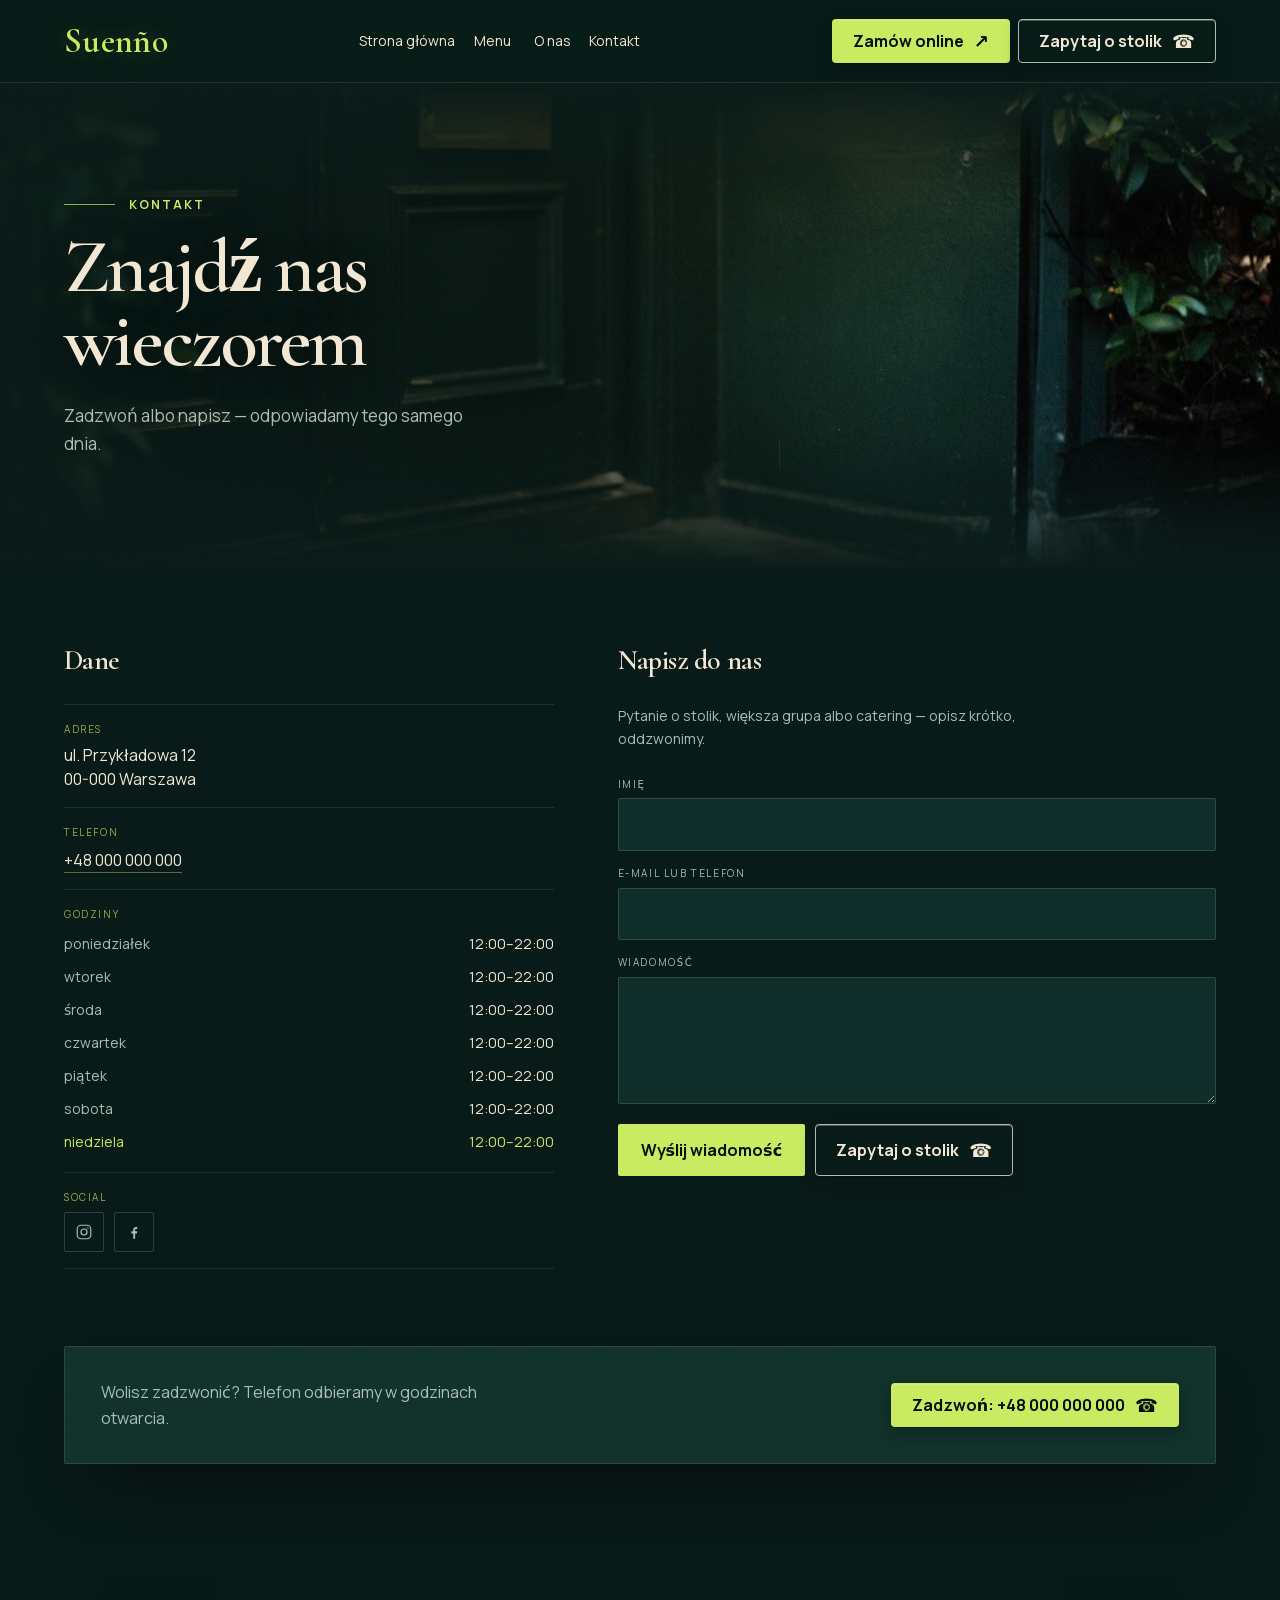
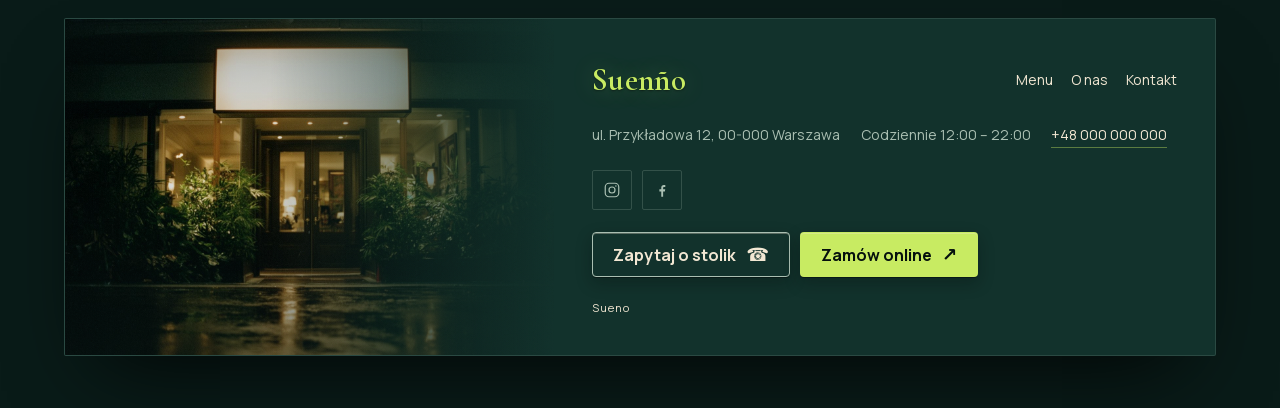
==== kontakt/index.html @ b8977a7b "Deploy Sueno site" ====
<!DOCTYPE html><html lang="pl"> <head><meta charset="UTF-8"><link rel="icon" href="data:,"><meta name="viewport" content="width=device-width, initial-scale=1"><title>Kontakt — Sueno</title><meta name="description" content="Sueno: ul. Przykładowa 12, 00-000 Warszawa. Telefon: +48 000 000 000."><link rel="canonical" href="https://www.suenokielczow.pl/kontakt"><meta property="og:type" content="website"><meta property="og:title" content="Kontakt — Sueno"><meta property="og:description" content="Sueno: ul. Przykładowa 12, 00-000 Warszawa. Telefon: +48 000 000 000."><meta property="og:url" content="https://www.suenokielczow.pl/kontakt"><meta property="og:locale" content="pl_PL"><meta name="twitter:card" content="summary"><meta name="twitter:title" content="Kontakt — Sueno"><meta name="twitter:description" content="Sueno: ul. Przykładowa 12, 00-000 Warszawa. Telefon: +48 000 000 000."><link rel="preload" href="/fonts/cormorant-garamond-600-latin.woff2" as="font" type="font/woff2" crossorigin><link rel="preload" href="/fonts/manrope-400-latin.woff2" as="font" type="font/woff2" crossorigin><style>[data-motion=section-rise],[data-motion=gallery-grid]>*{opacity:1;transform:none}@media(prefers-reduced-motion:reduce){[data-motion],[data-motion] *{opacity:1!important;transform:none!important}}
</style>
<link rel="stylesheet" href="/_astro/kontakt.FURJ8rzl.css">
<link rel="stylesheet" href="/_astro/index.DmydvalX.css">
<style>.button[data-astro-cid-6ygtcg62]{min-height:var(--tap-min);min-width:var(--tap-min);padding:var(--btn-pad-md);border:1px solid transparent;border-radius:var(--radius-sm);display:inline-flex;align-items:center;justify-content:center;gap:10px;text-decoration:none;font-weight:700;line-height:1.25;box-shadow:var(--btn-shadow-1),var(--btn-inner-highlight);transition:transform .16s ease,box-shadow .16s ease,background-color .16s ease,color .16s ease;transform:translateY(0)}.button--md[data-astro-cid-6ygtcg62]{padding:var(--btn-pad-md)}.button--lg[data-astro-cid-6ygtcg62]{padding:var(--btn-pad-lg)}.button--primary[data-astro-cid-6ygtcg62]{background:var(--c-lime);color:var(--text-on-accent,var(--c-ink))}.button--secondary[data-astro-cid-6ygtcg62]{background:transparent;border-color:var(--c-sage);color:var(--text-primary)}.button--ghost[data-astro-cid-6ygtcg62]{background:transparent;color:var(--text-accent);box-shadow:none}.button__label[data-astro-cid-6ygtcg62],.button__icon[data-astro-cid-6ygtcg62]{display:inline-flex;align-items:center;line-height:1}.button__icon[data-astro-cid-6ygtcg62]{font-size:1.15em}.button[data-astro-cid-6ygtcg62]:active{transform:translateY(var(--btn-press-offset,1px));box-shadow:var(--btn-shadow-pressed)}.button[data-astro-cid-6ygtcg62]:focus-visible{outline:2px solid var(--focus-ring);outline-offset:3px}@media(hover:hover){.button[data-astro-cid-6ygtcg62]:hover{transform:translateY(var(--btn-lift-hover,-1px));box-shadow:var(--btn-shadow-2)}.button--ghost[data-astro-cid-6ygtcg62]:hover{box-shadow:var(--btn-shadow-1)}}@media(prefers-reduced-motion:reduce){.button[data-astro-cid-6ygtcg62]{transition:none}.button[data-astro-cid-6ygtcg62]:hover,.button[data-astro-cid-6ygtcg62]:active{transform:none}}
</style></head> <body> <a class="skip-link" href="#main-content">Przejdź do treści</a> <header class="site-header" data-astro-cid-r7uuxm25> <div class="header-inner" data-astro-cid-r7uuxm25> <a class="logo logo--header" href="/" aria-label="Sueno — strona główna"> <span class="logo__word" aria-hidden="true">Suen&#241;o</span> </a>  <nav class="desktop-nav" aria-label="Nawigacja główna" data-astro-cid-r7uuxm25><a href="/" data-astro-cid-r7uuxm25>Strona główna</a><a href="/menu" data-astro-cid-r7uuxm25>Menu</a><a href="/o-nas" data-astro-cid-r7uuxm25>O nas</a><a href="/kontakt" data-astro-cid-r7uuxm25>Kontakt</a></nav> <div class="header-actions" data-astro-cid-r7uuxm25><a class="button button--primary button--md" href="https://example.com/zamowienie" target="_blank" rel="noopener noreferrer" data-astro-cid-6ygtcg62><span class="button__label" data-astro-cid-6ygtcg62>Zamów online</span><span class="button__icon" aria-hidden="true" data-astro-cid-6ygtcg62>↗</span></a> <a class="button button--secondary button--md" href="tel:+48000000000" data-astro-cid-6ygtcg62><span class="button__label" data-astro-cid-6ygtcg62>Zapytaj o stolik</span><span class="button__icon" aria-hidden="true" data-astro-cid-6ygtcg62>☎</span></a> </div> <div class="mobile-only" data-astro-cid-rhwoumtj> <div class="mobile-actions" data-astro-cid-rhwoumtj><a class="button button--primary button--md" href="https://example.com/zamowienie" target="_blank" rel="noopener noreferrer" data-astro-cid-6ygtcg62><span class="button__label" data-astro-cid-6ygtcg62>Zamów online</span></a> <button class="drawer-trigger" type="button" aria-label="Otwórz menu" aria-expanded="false" aria-controls="mobile-drawer" data-astro-cid-rhwoumtj>☰</button></div> <dialog id="mobile-drawer" class="drawer" aria-label="Menu główne" data-astro-cid-rhwoumtj> <div class="drawer-head" data-astro-cid-rhwoumtj><span class="drawer-wordmark" data-astro-cid-rhwoumtj>Sueno</span><button class="drawer-close" type="button" aria-label="Zamknij menu" data-astro-cid-rhwoumtj>×</button></div> <nav aria-label="Menu mobilne" data-astro-cid-rhwoumtj><a href="/" data-astro-cid-rhwoumtj>Strona główna</a><a href="/menu" data-astro-cid-rhwoumtj>Menu</a><a href="/o-nas" data-astro-cid-rhwoumtj>O nas</a><a href="/kontakt" data-astro-cid-rhwoumtj>Kontakt</a></nav> <div class="drawer-actions" data-astro-cid-rhwoumtj><a class="button button--primary button--md" href="https://example.com/zamowienie" target="_blank" rel="noopener noreferrer" data-astro-cid-6ygtcg62><span class="button__label" data-astro-cid-6ygtcg62>Zamów online</span></a> <a class="button button--secondary button--md" href="tel:+48000000000" data-astro-cid-6ygtcg62><span class="button__label" data-astro-cid-6ygtcg62>Zapytaj o stolik</span></a> </div> </dialog> </div> <script type="module">const r=document.querySelector(".drawer-trigger"),e=document.querySelector("#mobile-drawer"),i=document.querySelector(".drawer-close");if(r&&e&&i){const c=()=>[...e.querySelectorAll("a[href],button:not([disabled])")];r.addEventListener("click",()=>{e.showModal(),r.setAttribute("aria-expanded","true"),c()[0]?.focus()}),i.addEventListener("click",()=>e.close()),e.addEventListener("close",()=>{r.setAttribute("aria-expanded","false"),r.focus()}),e.addEventListener("click",t=>{t.target.closest("a[href]")&&e.close()}),e.addEventListener("keydown",t=>{if(t.key!=="Tab")return;const s=c(),o=s[0],a=s.at(-1);t.shiftKey&&document.activeElement===o?(t.preventDefault(),a?.focus()):!t.shiftKey&&document.activeElement===a&&(t.preventDefault(),o?.focus())})}</script>  </div> </header>  <main id="main-content"> <header class="contact-hero" data-astro-cid-d7zyz6zb> <div class="contact-hero__media" aria-hidden="true" data-astro-cid-d7zyz6zb> <img src="/scene/contact-door.jpg" alt="" width="1536" height="1024" loading="eager" decoding="async" data-astro-cid-d7zyz6zb> <span class="contact-hero__scrim" data-astro-cid-d7zyz6zb></span> <span class="contact-hero__grain" data-astro-cid-d7zyz6zb></span> </div> <div class="contact-hero__copy" data-astro-cid-d7zyz6zb> <p class="contact-eyebrow" data-astro-cid-d7zyz6zb><span class="contact-rule" data-astro-cid-d7zyz6zb></span>Kontakt</p> <h1 data-astro-cid-d7zyz6zb>Znajdź nas<br data-astro-cid-d7zyz6zb>wieczorem</h1> <p class="contact-hero__lead" data-astro-cid-d7zyz6zb>Zadzwoń albo napisz — odpowiadamy tego samego dnia.</p> </div> </header> <div class="contact-body" data-astro-cid-d7zyz6zb> <section class="contact-facts" aria-labelledby="facts-title" data-astro-cid-d7zyz6zb> <h2 id="facts-title" class="contact-h2" data-astro-cid-d7zyz6zb>Dane</h2> <div class="fact" data-astro-cid-d7zyz6zb> <p class="fact__label" data-astro-cid-d7zyz6zb>Adres</p> <address class="fact__value" data-astro-cid-d7zyz6zb> ul. Przykładowa 12<br data-astro-cid-d7zyz6zb>00-000 Warszawa </address> </div> <div class="fact" data-astro-cid-d7zyz6zb> <p class="fact__label" data-astro-cid-d7zyz6zb>Telefon</p> <a class="fact__value fact__link" href="tel:+48000000000" data-astro-cid-d7zyz6zb>+48 000 000 000</a> </div> <div class="fact" data-astro-cid-d7zyz6zb> <p class="fact__label" data-astro-cid-d7zyz6zb>Godziny</p> <ul class="hours" data-hours data-astro-cid-d7zyz6zb> <li data-day="poniedziałek" data-astro-cid-d7zyz6zb>poniedziałek<span data-astro-cid-d7zyz6zb>12:00–22:00</span></li><li data-day="wtorek" data-astro-cid-d7zyz6zb>wtorek<span data-astro-cid-d7zyz6zb>12:00–22:00</span></li><li data-day="środa" data-astro-cid-d7zyz6zb>środa<span data-astro-cid-d7zyz6zb>12:00–22:00</span></li><li data-day="czwartek" data-astro-cid-d7zyz6zb>czwartek<span data-astro-cid-d7zyz6zb>12:00–22:00</span></li><li data-day="piątek" data-astro-cid-d7zyz6zb>piątek<span data-astro-cid-d7zyz6zb>12:00–22:00</span></li><li data-day="sobota" data-astro-cid-d7zyz6zb>sobota<span data-astro-cid-d7zyz6zb>12:00–22:00</span></li><li data-day="niedziela" data-astro-cid-d7zyz6zb>niedziela<span data-astro-cid-d7zyz6zb>12:00–22:00</span></li> </ul> </div> <div class="fact" data-astro-cid-d7zyz6zb> <p class="fact__label" data-astro-cid-d7zyz6zb>Social</p> <div class="contact-social" data-astro-cid-d7zyz6zb> <a href="https://instagram.com" target="_blank" rel="noopener noreferrer" class="contact-social__link" aria-label="Instagram" data-astro-cid-d7zyz6zb> <svg viewBox="0 0 24 24" width="18" height="18" fill="none" stroke="currentColor" stroke-width="1.6" aria-hidden="true" data-astro-cid-d7zyz6zb> <rect x="3" y="3" width="18" height="18" rx="5" data-astro-cid-d7zyz6zb></rect><circle cx="12" cy="12" r="4" data-astro-cid-d7zyz6zb></circle><circle cx="17.2" cy="6.8" r="1" fill="currentColor" stroke="none" data-astro-cid-d7zyz6zb></circle> </svg> </a><a href="https://facebook.com" target="_blank" rel="noopener noreferrer" class="contact-social__link" aria-label="Facebook" data-astro-cid-d7zyz6zb> <svg viewBox="0 0 24 24" width="18" height="18" fill="currentColor" aria-hidden="true" data-astro-cid-d7zyz6zb> <path d="M13.5 21v-7h2.4l.4-2.9h-2.8V9.3c0-.8.2-1.4 1.5-1.4h1.4V5.3c-.3 0-1.1-.1-2-.1-2 0-3.4 1.2-3.4 3.5v2.4H8.5V14h2.5v7h2.5Z" data-astro-cid-d7zyz6zb></path> </svg> </a> </div> </div> </section> <section class="contact-form-wrap" aria-labelledby="form-title" data-astro-cid-d7zyz6zb> <h2 id="form-title" class="contact-h2" data-astro-cid-d7zyz6zb>Napisz do nas</h2> <p class="contact-form__note" data-astro-cid-d7zyz6zb>Pytanie o stolik, większa grupa albo catering — opisz krótko, oddzwonimy.</p> <form class="contact-form" data-contact-form novalidate data-astro-cid-d7zyz6zb> <label class="field" data-astro-cid-d7zyz6zb> <span class="field__label" data-astro-cid-d7zyz6zb>Imię</span> <input type="text" name="name" autocomplete="name" required data-astro-cid-d7zyz6zb> </label> <label class="field" data-astro-cid-d7zyz6zb> <span class="field__label" data-astro-cid-d7zyz6zb>E-mail lub telefon</span> <input type="text" name="contact" autocomplete="email" required data-astro-cid-d7zyz6zb> </label> <label class="field" data-astro-cid-d7zyz6zb> <span class="field__label" data-astro-cid-d7zyz6zb>Wiadomość</span> <textarea name="message" rows="4" required data-astro-cid-d7zyz6zb></textarea> </label> <div class="contact-form__actions" data-astro-cid-d7zyz6zb> <button class="submit" type="submit" data-astro-cid-d7zyz6zb>Wyślij wiadomość</button> <a class="button button--secondary button--md" href="tel:+48000000000" data-astro-cid-6ygtcg62><span class="button__label" data-astro-cid-6ygtcg62>Zapytaj o stolik</span><span class="button__icon" aria-hidden="true" data-astro-cid-6ygtcg62>☎</span></a>  </div> <p class="contact-form__status" data-form-status role="status" aria-live="polite" data-astro-cid-d7zyz6zb></p> </form> </section> </div> <div class="contact-band" data-astro-cid-d7zyz6zb> <p class="contact-band__text" data-astro-cid-d7zyz6zb>Wolisz zadzwonić? Telefon odbieramy w godzinach otwarcia.</p> <a class="button button--primary button--md" href="tel:+48000000000" data-astro-cid-6ygtcg62><span class="button__label" data-astro-cid-6ygtcg62>Zadzwoń: +48 000 000 000</span><span class="button__icon" aria-hidden="true" data-astro-cid-6ygtcg62>☎</span></a>  </div> <script type="application/ld+json">{"@context":"https://schema.org","@type":"Restaurant","name":"Sueno","address":{"@type":"PostalAddress","streetAddress":"ul. Przykładowa 12","postalCode":"00-000","addressLocality":"Warszawa"},"telephone":"+48 000 000 000","openingHours":["poniedziałek 12:00-22:00","wtorek 12:00-22:00","środa 12:00-22:00","czwartek 12:00-22:00","piątek 12:00-22:00","sobota 12:00-22:00","niedziela 12:00-22:00"]}</script> </main> <footer class="site-footer" data-astro-cid-pnrjdgm4> <div class="footer-card" data-astro-cid-pnrjdgm4> <figure class="footer-card__media" data-astro-cid-pnrjdgm4> <img src="/scene/footer-sign.jpg" alt="Wejście do restauracji Sueno wieczorem" width="1536" height="1024" loading="lazy" decoding="async" data-astro-cid-pnrjdgm4> <span class="footer-card__scrim" aria-hidden="true" data-astro-cid-pnrjdgm4></span> <span class="footer-card__grain" aria-hidden="true" data-astro-cid-pnrjdgm4></span> </figure> <div class="footer-card__body" data-astro-cid-pnrjdgm4> <div class="footer-card__top" data-astro-cid-pnrjdgm4> <a class="logo logo--footer" href="/" aria-label="Sueno — strona główna"> <span class="logo__word" aria-hidden="true">Suen&#241;o</span> </a>  <nav aria-label="Nawigacja stopki" data-astro-cid-pnrjdgm4> <a href="/menu" data-astro-cid-pnrjdgm4>Menu</a><a href="/o-nas" data-astro-cid-pnrjdgm4>O nas</a><a href="/kontakt" data-astro-cid-pnrjdgm4>Kontakt</a> </nav> </div> <div class="footer-card__facts" data-astro-cid-pnrjdgm4> <p data-astro-cid-pnrjdgm4>ul. Przykładowa 12, 00-000 Warszawa</p> <p class="footer-hours" data-astro-cid-pnrjdgm4>Codziennie 12:00 – 22:00</p> <a class="footer-phone" href="tel:+48000000000" data-astro-cid-pnrjdgm4>+48 000 000 000</a> </div> <div class="footer-social" aria-label="Profile społecznościowe" data-astro-cid-pnrjdgm4> <a href="https://instagram.com" class="footer-social__link" aria-label="Instagram" target="_blank" rel="noopener noreferrer" data-astro-cid-pnrjdgm4> <svg viewBox="0 0 24 24" width="18" height="18" fill="none" stroke="currentColor" stroke-width="1.6" aria-hidden="true" data-astro-cid-pnrjdgm4> <rect x="3" y="3" width="18" height="18" rx="5" data-astro-cid-pnrjdgm4></rect><circle cx="12" cy="12" r="4" data-astro-cid-pnrjdgm4></circle><circle cx="17.2" cy="6.8" r="1" fill="currentColor" stroke="none" data-astro-cid-pnrjdgm4></circle> </svg> </a><a href="https://facebook.com" class="footer-social__link" aria-label="Facebook" target="_blank" rel="noopener noreferrer" data-astro-cid-pnrjdgm4> <svg viewBox="0 0 24 24" width="18" height="18" fill="currentColor" aria-hidden="true" data-astro-cid-pnrjdgm4> <path d="M13.5 21v-7h2.4l.4-2.9h-2.8V9.3c0-.8.2-1.4 1.5-1.4h1.4V5.3c-.3 0-1.1-.1-2-.1-2 0-3.4 1.2-3.4 3.5v2.4H8.5V14h2.5v7h2.5Z" data-astro-cid-pnrjdgm4></path> </svg> </a> </div> <div class="footer-card__actions" data-astro-cid-pnrjdgm4> <a class="button button--secondary button--md" href="tel:+48000000000" data-astro-cid-6ygtcg62><span class="button__label" data-astro-cid-6ygtcg62>Zapytaj o stolik</span><span class="button__icon" aria-hidden="true" data-astro-cid-6ygtcg62>☎</span></a>  <a class="button button--primary button--md" href="https://example.com/zamowienie" target="_blank" rel="noopener noreferrer" data-astro-cid-6ygtcg62><span class="button__label" data-astro-cid-6ygtcg62>Zamów online</span><span class="button__icon" aria-hidden="true" data-astro-cid-6ygtcg62>↗</span></a>  </div> <small class="footer-card__copy" data-astro-cid-pnrjdgm4>Sueno</small> </div> </div> </footer>  <script type="module" src="/_astro/BaseLayout.astro_astro_type_script_index_0_lang.Bqx5fkmC.js"></script> </body> </html> <script type="module">const s=["niedziela","poniedziałek","wtorek","środa","czwartek","piątek","sobota"],d=s[new Date().getDay()];document.querySelectorAll("[data-hours] li").forEach(t=>{t.dataset.day===d&&t.setAttribute("data-today","")});const a=document.querySelector("[data-contact-form]"),o=document.querySelector("[data-form-status]");a?.addEventListener("submit",t=>{t.preventDefault();const n=new FormData(a),e=["name","contact","message"].every(r=>String(n.get(r)??"").trim().length>1);o&&(o.textContent=e?"Dziękujemy. To wersja demonstracyjna — wiadomość nie została wysłana.":"Uzupełnij wszystkie pola, proszę.",o.dataset.state=e?"ok":"error",e&&a.reset())});</script>
---- _astro/kontakt.FURJ8rzl.css ----
.contact-eyebrow[data-astro-cid-d7zyz6zb]{display:flex;align-items:center;gap:14px;margin:0 0 var(--space-2);font-size:var(--text-micro);font-weight:700;letter-spacing:.16em;text-transform:uppercase;color:var(--text-accent)}.contact-rule[data-astro-cid-d7zyz6zb]{display:block;width:clamp(28px,4vw,56px);height:1px;background:currentColor;opacity:.7}.contact-hero[data-astro-cid-d7zyz6zb]{position:relative;isolation:isolate;overflow:hidden;display:flex;align-items:center;min-height:clamp(340px,38vw,500px)}.contact-hero__media[data-astro-cid-d7zyz6zb]{position:absolute;inset:0;z-index:0}.contact-hero__media[data-astro-cid-d7zyz6zb] img[data-astro-cid-d7zyz6zb]{display:block;width:100%;height:100%;object-fit:cover;object-position:center 55%}.contact-hero__scrim[data-astro-cid-d7zyz6zb]{position:absolute;inset:0;pointer-events:none;background:linear-gradient(180deg,var(--surface-0) 0%,transparent 26%,transparent 72%,var(--surface-0) 100%),linear-gradient(90deg,color-mix(in oklab,var(--surface-0) 94%,transparent) 0%,color-mix(in oklab,var(--surface-0) 62%,transparent) 44%,transparent 80%)}.contact-hero__grain[data-astro-cid-d7zyz6zb]{position:absolute;inset:0;pointer-events:none;opacity:.09;mix-blend-mode:overlay;background-image:url("data:image/svg+xml,%3Csvg xmlns='http://www.w3.org/2000/svg' width='160' height='160'%3E%3Cfilter id='n'%3E%3CfeTurbulence type='fractalNoise' baseFrequency='.85' numOctaves='3' stitchTiles='stitch'/%3E%3C/filter%3E%3Crect width='160' height='160' filter='url(%23n)' opacity='.45'/%3E%3C/svg%3E")}.contact-hero__copy[data-astro-cid-d7zyz6zb]{position:relative;z-index:2;width:min(var(--container-max),calc(100% - var(--gutter) - var(--gutter)));margin-inline:auto;padding-block:clamp(48px,6vw,88px)}.contact-hero[data-astro-cid-d7zyz6zb] h1[data-astro-cid-d7zyz6zb]{font-family:var(--font-display);font-weight:600;font-size:clamp(40px,6vw,84px);line-height:.96;letter-spacing:-.035em;margin:0 0 var(--space-3);color:var(--c-ivory);text-shadow:0 2px 30px rgba(4,12,9,.6)}.contact-hero__lead[data-astro-cid-d7zyz6zb]{margin:0;max-width:42ch;color:var(--text-secondary);font-size:var(--text-lead)}.contact-body[data-astro-cid-d7zyz6zb]{width:min(var(--container-max),calc(100% - var(--gutter) - var(--gutter)));margin-inline:auto;display:grid;grid-template-columns:minmax(0,.9fr) minmax(0,1.1fr);gap:clamp(28px,5vw,80px);padding-block:clamp(40px,6vw,88px);align-items:start}.contact-h2[data-astro-cid-d7zyz6zb]{font-family:var(--font-display);font-weight:600;font-size:clamp(22px,2.2vw,30px);letter-spacing:-.02em;margin:0 0 clamp(18px,2.4vw,28px);color:var(--c-ivory)}.fact[data-astro-cid-d7zyz6zb]{padding:16px 0;border-top:1px solid rgba(170,191,178,.14)}.fact[data-astro-cid-d7zyz6zb]:last-child{border-bottom:1px solid rgba(170,191,178,.14)}.fact__label[data-astro-cid-d7zyz6zb]{margin:0 0 6px;font-size:10px;letter-spacing:.16em;text-transform:uppercase;color:color-mix(in oklab,var(--c-lime) 72%,transparent)}.fact__value[data-astro-cid-d7zyz6zb]{margin:0;color:var(--c-ivory);font-size:clamp(16px,1.2vw,19px);font-style:normal;line-height:1.5}.fact__link[data-astro-cid-d7zyz6zb]{text-decoration:none;border-bottom:1px solid rgba(200,235,98,.4);padding-bottom:1px}.fact__link[data-astro-cid-d7zyz6zb]:hover{color:var(--text-accent);border-color:var(--c-lime)}.hours[data-astro-cid-d7zyz6zb]{list-style:none;margin:0;padding:0;display:grid;gap:4px}.hours[data-astro-cid-d7zyz6zb] li[data-astro-cid-d7zyz6zb]{display:flex;justify-content:space-between;gap:16px;font-size:var(--text-small);color:var(--text-secondary);padding:3px 0}.hours[data-astro-cid-d7zyz6zb] li[data-astro-cid-d7zyz6zb] span[data-astro-cid-d7zyz6zb]{color:var(--c-ivory);font-variant-numeric:tabular-nums}.hours[data-astro-cid-d7zyz6zb] li[data-astro-cid-d7zyz6zb][data-today],.hours[data-astro-cid-d7zyz6zb] li[data-astro-cid-d7zyz6zb][data-today] span[data-astro-cid-d7zyz6zb]{color:var(--text-accent)}.contact-social[data-astro-cid-d7zyz6zb]{display:flex;gap:10px}.contact-social__link[data-astro-cid-d7zyz6zb]{width:40px;height:40px;display:inline-grid;place-items:center;border:1px solid rgba(170,191,178,.22);border-radius:2px;color:var(--text-secondary);transition:color .25s,border-color .25s,background .25s}.contact-social__link[data-astro-cid-d7zyz6zb]:hover{color:var(--c-lime);border-color:#c8eb628c;background:#c8eb620f}.contact-form-wrap[data-astro-cid-d7zyz6zb]{position:relative}.contact-form__note[data-astro-cid-d7zyz6zb]{margin:0 0 clamp(18px,2.4vw,26px);color:var(--text-secondary);font-size:var(--text-small);max-width:46ch}.contact-form[data-astro-cid-d7zyz6zb]{display:grid;gap:14px}.field[data-astro-cid-d7zyz6zb]{display:grid;gap:6px}.field__label[data-astro-cid-d7zyz6zb]{font-size:10px;letter-spacing:.16em;text-transform:uppercase;color:var(--text-secondary)}.contact-form[data-astro-cid-d7zyz6zb] input[data-astro-cid-d7zyz6zb],.contact-form[data-astro-cid-d7zyz6zb] textarea[data-astro-cid-d7zyz6zb]{width:100%;background:color-mix(in oklab,var(--surface-1) 88%,transparent);border:1px solid rgba(170,191,178,.2);border-radius:2px;padding:13px 14px;color:var(--c-ivory);font:inherit;font-size:15px;transition:border-color .2s,background .2s}.contact-form[data-astro-cid-d7zyz6zb] input[data-astro-cid-d7zyz6zb]:focus,.contact-form[data-astro-cid-d7zyz6zb] textarea[data-astro-cid-d7zyz6zb]:focus{outline:none;border-color:#c8eb6299;background:color-mix(in oklab,var(--surface-1) 96%,transparent)}.contact-form[data-astro-cid-d7zyz6zb] textarea[data-astro-cid-d7zyz6zb]{resize:vertical;min-height:110px}.contact-form__actions[data-astro-cid-d7zyz6zb]{display:flex;flex-wrap:wrap;gap:10px;margin-top:6px}.submit[data-astro-cid-d7zyz6zb]{min-height:46px;padding:12px 22px;border:1px solid rgba(200,235,98,.55);border-radius:2px;background:var(--c-lime);color:var(--c-ink);font:inherit;font-weight:700;cursor:pointer;transition:transform .18s,filter .18s}.submit[data-astro-cid-d7zyz6zb]:hover{transform:translateY(-1px);filter:brightness(1.05)}.contact-form__status[data-astro-cid-d7zyz6zb]{margin:6px 0 0;font-size:var(--text-small);min-height:1.4em}.contact-form__status[data-astro-cid-d7zyz6zb][data-state=ok]{color:var(--c-lime)}.contact-form__status[data-astro-cid-d7zyz6zb][data-state=error]{color:var(--c-coral)}.contact-band[data-astro-cid-d7zyz6zb]{width:min(var(--container-max),calc(100% - var(--gutter) - var(--gutter)));margin:0 auto clamp(48px,7vw,96px);display:flex;flex-wrap:wrap;gap:18px;justify-content:space-between;align-items:center;padding:clamp(20px,3vw,32px) clamp(20px,3vw,36px);border:1px solid rgba(170,191,178,.16);border-radius:2px;background:radial-gradient(ellipse 90% 130% at 8% 0%,color-mix(in oklab,var(--c-canopy) 62%,transparent) 0%,transparent 66%),var(--surface-1);box-shadow:0 36px 70px -34px #000c}.contact-band__text[data-astro-cid-d7zyz6zb]{margin:0;color:var(--text-secondary);max-width:46ch}@media(max-width:860px){.contact-body[data-astro-cid-d7zyz6zb]{grid-template-columns:1fr;gap:32px}.contact-hero[data-astro-cid-d7zyz6zb]{min-height:clamp(300px,70vw,420px)}.contact-band[data-astro-cid-d7zyz6zb]{flex-direction:column;align-items:flex-start}}
---- _astro/index.DmydvalX.css ----
.mobile-only[data-astro-cid-rhwoumtj]{display:block;margin-left:auto}.mobile-actions[data-astro-cid-rhwoumtj]{display:flex;align-items:center;gap:8px}.mobile-actions[data-astro-cid-rhwoumtj] .drawer-trigger[data-astro-cid-rhwoumtj]{align-self:center}.drawer-trigger[data-astro-cid-rhwoumtj]{width:var(--tap-min);height:var(--tap-min);flex:none;border:1px solid var(--c-sage);border-radius:var(--radius-sm);background:transparent;color:var(--text-primary);font-size:22px}.drawer[data-astro-cid-rhwoumtj]{width:min(100%,420px);height:100dvh;max-height:none;margin:0 0 0 auto;border:0;padding:24px;background:var(--surface-1);color:var(--text-primary)}.drawer[data-astro-cid-rhwoumtj]::backdrop{background:#05100db8}.drawer-head[data-astro-cid-rhwoumtj]{display:flex;justify-content:space-between;align-items:center;margin-bottom:24px}.drawer-wordmark[data-astro-cid-rhwoumtj]{font:600 30px var(--font-display)}.drawer-close[data-astro-cid-rhwoumtj]{width:44px;height:44px;border:1px solid var(--border-subtle);background:transparent;color:inherit;font-size:28px}.drawer[data-astro-cid-rhwoumtj] nav[data-astro-cid-rhwoumtj]{display:grid}.drawer[data-astro-cid-rhwoumtj] nav[data-astro-cid-rhwoumtj] a[data-astro-cid-rhwoumtj]{min-height:52px;display:flex;align-items:center;border-bottom:1px solid var(--border-subtle);text-decoration:none}.drawer-actions[data-astro-cid-rhwoumtj]{display:grid;gap:12px;margin-top:24px}@media(min-width:1024px){.mobile-only[data-astro-cid-rhwoumtj]{display:none}}.logo{display:inline-flex;align-items:center;min-height:44px;text-decoration:none;flex:none}.logo__word{font-family:"SuenoScript",var(--font-display),serif;color:var(--c-lime);line-height:1.05;letter-spacing:.01em;text-shadow:0 0 24px rgba(200,235,98,.28),0 1px 2px rgba(0,0,0,.45);transition:color .3s ease,text-shadow .3s ease}.logo:hover .logo__word{color:color-mix(in oklab,var(--c-lime) 80%,#fff);text-shadow:0 0 28px rgba(200,235,98,.42),0 1px 2px rgba(0,0,0,.45)}.logo--header .logo__word{font-size:clamp(26px,3vw,34px)}.logo--footer .logo__word{font-size:clamp(26px,3vw,32px)}.logo--watermark{pointer-events:none;position:absolute;inset:auto 0 -4%;justify-content:center;overflow:hidden}.logo--watermark .logo__word{font-size:clamp(180px,32vw,420px);color:color-mix(in oklab,#D9B36A 12%,transparent);text-shadow:none;white-space:nowrap}.site-header[data-astro-cid-r7uuxm25]{position:sticky;top:0;z-index:var(--z-header);background:color-mix(in oklab,var(--surface-0) 74%,transparent);-webkit-backdrop-filter:blur(14px) saturate(1.15);backdrop-filter:blur(14px) saturate(1.15);border-bottom:1px solid rgba(170,191,178,.16)}.header-inner[data-astro-cid-r7uuxm25]{width:min(var(--container-max),calc(100% - var(--gutter) - var(--gutter)));min-height:82px;margin:auto;display:flex;align-items:center;gap:clamp(8px,1.25vw,20px)}.wordmark[data-astro-cid-r7uuxm25]{flex:none;min-height:44px;display:flex;align-items:center;font:600 32px/1 var(--font-display);letter-spacing:.04em;text-decoration:none}.desktop-nav[data-astro-cid-r7uuxm25],.header-actions[data-astro-cid-r7uuxm25]{display:none}@media(min-width:1024px){.header-inner[data-astro-cid-r7uuxm25]{gap:12px}.desktop-nav[data-astro-cid-r7uuxm25]{display:flex;gap:clamp(10px,1.2vw,18px);margin-inline:auto;white-space:nowrap}.desktop-nav[data-astro-cid-r7uuxm25] a[data-astro-cid-r7uuxm25]{min-width:44px;min-height:44px;display:grid;place-items:center;text-decoration:none;font-size:var(--text-small)}.header-actions[data-astro-cid-r7uuxm25]{display:flex;flex:none;gap:8px}}@media(max-width:1023.98px){.header-inner[data-astro-cid-r7uuxm25]{min-height:68px}.wordmark[data-astro-cid-r7uuxm25]{font-size:clamp(26px,7.5vw,32px)}}.site-footer[data-astro-cid-pnrjdgm4]{padding:clamp(32px,5vw,72px) var(--gutter) clamp(28px,4vw,56px);background:var(--surface-0)}.footer-card[data-astro-cid-pnrjdgm4]{max-width:var(--container-max);margin-inline:auto;display:grid;grid-template-columns:minmax(0,.85fr) minmax(0,1.15fr);min-height:clamp(240px,26vw,320px);border:1px solid rgba(170,191,178,.16);border-radius:2px;overflow:hidden;background:var(--surface-1);box-shadow:0 40px 80px -34px #000000d9}.footer-card__media[data-astro-cid-pnrjdgm4]{position:relative;margin:0;overflow:hidden;min-height:100%}.footer-card__media[data-astro-cid-pnrjdgm4] img[data-astro-cid-pnrjdgm4]{display:block;width:100%;height:100%;object-fit:cover;object-position:center 42%;filter:saturate(.86) brightness(.9) contrast(1.04)}.footer-card__scrim[data-astro-cid-pnrjdgm4]{position:absolute;inset:0;pointer-events:none;background:linear-gradient(90deg,transparent 42%,color-mix(in oklab,var(--surface-1) 96%,transparent) 100%),linear-gradient(180deg,rgba(9,27,24,.28) 0%,transparent 40%,rgba(9,27,24,.42) 100%)}.footer-card__grain[data-astro-cid-pnrjdgm4]{position:absolute;inset:0;pointer-events:none;opacity:.08;mix-blend-mode:overlay;background-image:url("data:image/svg+xml,%3Csvg xmlns='http://www.w3.org/2000/svg' width='160' height='160'%3E%3Cfilter id='n'%3E%3CfeTurbulence type='fractalNoise' baseFrequency='.85' numOctaves='3' stitchTiles='stitch'/%3E%3C/filter%3E%3Crect width='160' height='160' filter='url(%23n)' opacity='.45'/%3E%3C/svg%3E")}.footer-card__body[data-astro-cid-pnrjdgm4]{position:relative;z-index:2;display:flex;flex-direction:column;gap:clamp(14px,1.8vw,22px);padding:clamp(22px,3vw,40px);justify-content:center}.footer-card__top[data-astro-cid-pnrjdgm4]{display:flex;flex-wrap:wrap;align-items:center;gap:clamp(14px,2vw,28px);justify-content:space-between}.footer-card__top[data-astro-cid-pnrjdgm4] nav[data-astro-cid-pnrjdgm4]{display:flex;flex-wrap:wrap;gap:clamp(10px,1.4vw,20px)}.footer-card__top[data-astro-cid-pnrjdgm4] nav[data-astro-cid-pnrjdgm4] a[data-astro-cid-pnrjdgm4]{min-height:44px;display:inline-flex;align-items:center;text-decoration:none;font-size:var(--text-small);color:var(--text-primary)}.footer-card__top[data-astro-cid-pnrjdgm4] nav[data-astro-cid-pnrjdgm4] a[data-astro-cid-pnrjdgm4]:hover{color:var(--text-accent)}.footer-card__facts[data-astro-cid-pnrjdgm4]{display:flex;flex-wrap:wrap;gap:clamp(10px,1.6vw,22px);align-items:baseline}.footer-card__facts[data-astro-cid-pnrjdgm4] p[data-astro-cid-pnrjdgm4]{margin:0;color:var(--text-secondary);font-size:var(--text-small)}.footer-hours[data-astro-cid-pnrjdgm4]{color:var(--text-secondary)}.footer-phone[data-astro-cid-pnrjdgm4]{color:var(--c-ivory);text-decoration:none;font-size:var(--text-small);border-bottom:1px solid rgba(200,235,98,.4);padding-bottom:1px}.footer-phone[data-astro-cid-pnrjdgm4]:hover{color:var(--text-accent);border-color:var(--c-lime)}.footer-social[data-astro-cid-pnrjdgm4]{display:flex;gap:10px}.footer-social__link[data-astro-cid-pnrjdgm4]{width:40px;height:40px;display:inline-grid;place-items:center;border:1px solid rgba(170,191,178,.22);border-radius:2px;color:var(--text-secondary);text-decoration:none;transition:color .25s,border-color .25s,background .25s}.footer-social__link[data-astro-cid-pnrjdgm4]:hover{color:var(--c-lime);border-color:#c8eb628c;background:#c8eb620f}.footer-card__actions[data-astro-cid-pnrjdgm4]{display:flex;flex-wrap:wrap;gap:10px}.footer-card__copy[data-astro-cid-pnrjdgm4]{color:var(--text-muted);font-size:11px;letter-spacing:.08em}@media(max-width:860px){.footer-card[data-astro-cid-pnrjdgm4]{grid-template-columns:1fr;min-height:0}.footer-card__media[data-astro-cid-pnrjdgm4]{height:clamp(150px,34vw,220px);min-height:0}.footer-card__scrim[data-astro-cid-pnrjdgm4]{background:linear-gradient(180deg,transparent 30%,color-mix(in oklab,var(--surface-1) 96%,transparent) 100%)}.footer-card__body[data-astro-cid-pnrjdgm4]{padding:20px}}:root{--c-forest:#091B18;--c-canopy:#12322C;--c-petrol:#0F4849;--c-lime:#C8EB62;--c-coral:#E77A58;--c-ivory:#F2E7D3;--c-sage:#AABFB2;--c-ink:#05100D;--surface-0:var(--c-forest);--surface-1:var(--c-canopy);--surface-2:var(--c-petrol);--text-primary:var(--c-ivory);--text-secondary:#AABFB2;--text-accent:var(--c-lime);--text-on-accent:var(--c-ink);--border-subtle:rgba(170,191,178,.18);--focus-ring:var(--c-lime);--font-display:"Cormorant Garamond","Times New Roman",serif;--font-body:"Manrope",system-ui,sans-serif;--text-hero:clamp(2.75rem,7vw,6rem);--text-h1:clamp(2.25rem,4.5vw,3.75rem);--text-h2:clamp(1.75rem,3.2vw,2.75rem);--text-h3:clamp(1.375rem,2vw,1.75rem);--text-lead:clamp(1.0625rem,1.2vw,1.25rem);--text-body:1rem;--text-small:.875rem;--text-micro:.75rem;--leading-tight:1.05;--leading-snug:1.25;--leading-body:1.65;--measure:62ch;--space-1:8px;--space-2:16px;--space-3:24px;--space-4:32px;--space-5:40px;--space-6:48px;--space-7:56px;--space-8:64px;--space-10:80px;--space-12:96px;--space-14:112px;--space-16:128px;--section-y:clamp(64px,9vw,128px);--container-max:1280px;--container-narrow:720px;--gutter:clamp(20px,5vw,64px);--radius-sm:4px;--radius-md:10px;--radius-lg:18px;--radius-pill:999px;--ease-out:cubic-bezier(.16,1,.3,1);--ease-in-out:cubic-bezier(.65,0,.35,1);--dur-fast:.16s;--dur-base:.28s;--dur-slow:.64s;--btn-shadow-1:0 1px 0 rgba(5,16,13,.55),0 6px 16px rgba(5,16,13,.32);--btn-shadow-2:0 2px 0 rgba(5,16,13,.55),0 10px 22px rgba(5,16,13,.4);--btn-inner-highlight:inset 0 1px 0 rgba(242,231,211,.32);--btn-shadow-pressed:inset 0 2px 6px rgba(5,16,13,.55),0 1px 0 rgba(5,16,13,.4);--btn-lift-hover:-1px;--btn-press-offset:1px;--btn-pad-md:12px 20px;--btn-pad-lg:16px 28px;--z-header:100;--z-drawer:200;--z-overlay:190;--z-skip:300;--tap-min:44px}@font-face{font-family:SuenoScript;src:url(/fonts/Yellowtail.woff2) format("woff2");font-display:swap}@font-face{font-family:Manrope;src:url(/fonts/manrope-400-latin.woff2) format("woff2");font-weight:400;font-style:normal;font-display:swap}@font-face{font-family:Manrope;src:url(/fonts/manrope-500-latin.woff2) format("woff2");font-weight:500;font-style:normal;font-display:swap}@font-face{font-family:Manrope;src:url(/fonts/manrope-700-latin.woff2) format("woff2");font-weight:700;font-style:normal;font-display:swap}@font-face{font-family:Cormorant Garamond;src:url(/fonts/cormorant-garamond-600-latin.woff2) format("woff2");font-weight:600;font-style:normal;font-display:swap}*{box-sizing:border-box}html{color-scheme:dark;scroll-behavior:smooth;width:100%;max-width:100%;overflow-x:clip}body{width:100%;max-width:100%;margin:0;background:var(--surface-0);color:var(--text-primary);font:400 var(--text-body)/var(--leading-body) var(--font-body);min-width:320px;overflow-x:clip}img{max-width:100%;height:auto}a{color:inherit}button,input,textarea,select{font:inherit}h1,h2,h3{font-family:var(--font-display);font-weight:600;line-height:var(--leading-tight)}[id]{scroll-margin-top:90px}:focus-visible{outline:2px solid var(--focus-ring);outline-offset:2px}::selection{background:var(--c-lime);color:var(--c-ink)}.container{width:min(var(--container-max),calc(100% - var(--gutter) - var(--gutter)));margin-inline:auto}.skip-link{position:fixed;z-index:var(--z-skip);top:8px;left:8px;padding:12px 16px;background:var(--c-lime);color:var(--c-ink);transform:translateY(-160%)}.skip-link:focus{transform:translateY(0)}@media(prefers-reduced-motion:reduce){*{animation-duration:.01ms!important;transition-duration:.01ms!important;scroll-behavior:auto!important}}
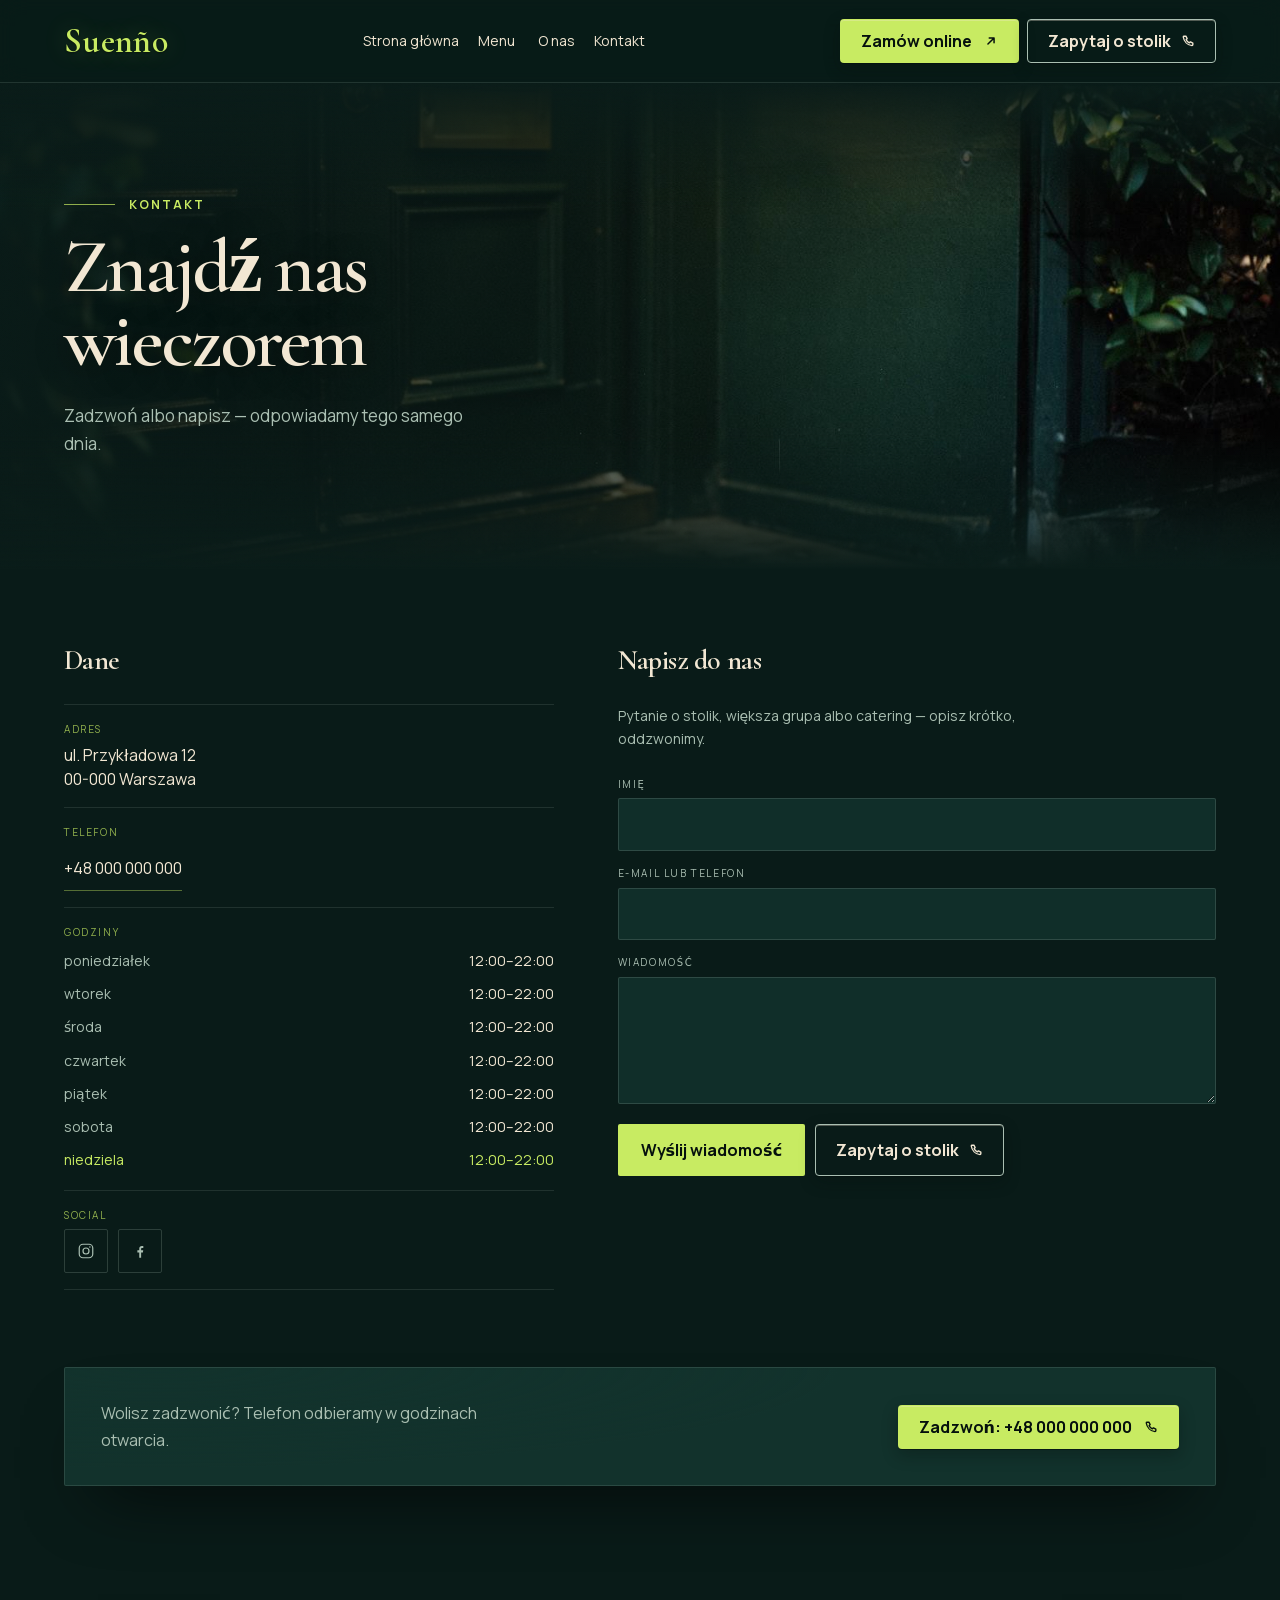
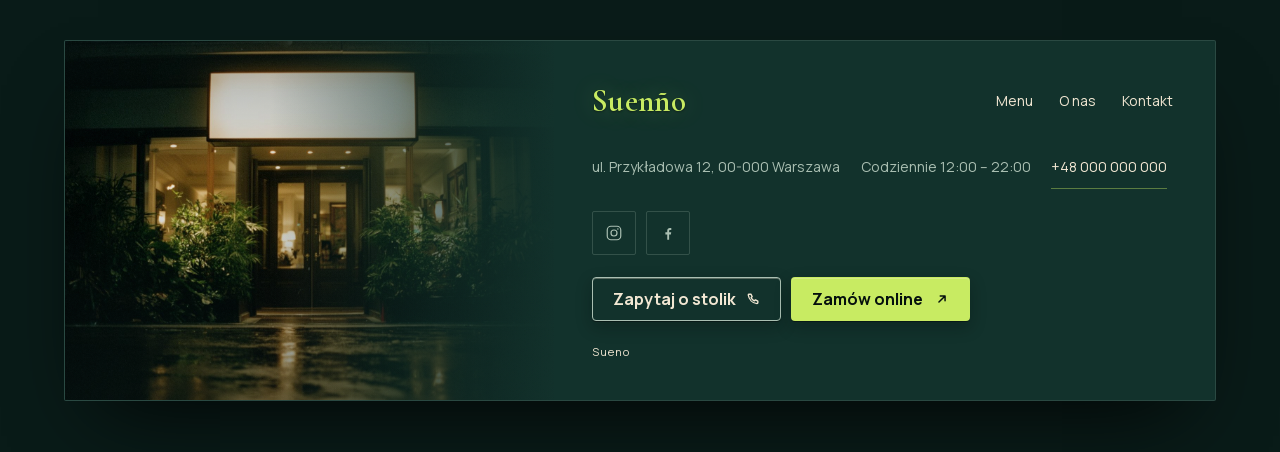
==== commit ff3ec91e: "Deploy 2026-10-27 20:35" ====
--- a/kontakt/index.html
+++ b/kontakt/index.html
@@ -1,6 +1,6 @@
 <!DOCTYPE html><html lang="pl"> <head><meta charset="UTF-8"><link rel="icon" href="data:,"><meta name="viewport" content="width=device-width, initial-scale=1"><title>Kontakt — Sueno</title><meta name="description" content="Sueno: ul. Przykładowa 12, 00-000 Warszawa. Telefon: +48 000 000 000."><link rel="canonical" href="https://www.suenokielczow.pl/kontakt"><meta property="og:type" content="website"><meta property="og:title" content="Kontakt — Sueno"><meta property="og:description" content="Sueno: ul. Przykładowa 12, 00-000 Warszawa. Telefon: +48 000 000 000."><meta property="og:url" content="https://www.suenokielczow.pl/kontakt"><meta property="og:locale" content="pl_PL"><meta name="twitter:card" content="summary"><meta name="twitter:title" content="Kontakt — Sueno"><meta name="twitter:description" content="Sueno: ul. Przykładowa 12, 00-000 Warszawa. Telefon: +48 000 000 000."><link rel="preload" href="/fonts/cormorant-garamond-600-latin.woff2" as="font" type="font/woff2" crossorigin><link rel="preload" href="/fonts/manrope-400-latin.woff2" as="font" type="font/woff2" crossorigin><style>[data-motion=section-rise],[data-motion=gallery-grid]>*{opacity:1;transform:none}@media(prefers-reduced-motion:reduce){[data-motion],[data-motion] *{opacity:1!important;transform:none!important}}
 </style>
-<link rel="stylesheet" href="/_astro/kontakt.FURJ8rzl.css">
-<link rel="stylesheet" href="/_astro/index.DmydvalX.css">
-<style>.button[data-astro-cid-6ygtcg62]{min-height:var(--tap-min);min-width:var(--tap-min);padding:var(--btn-pad-md);border:1px solid transparent;border-radius:var(--radius-sm);display:inline-flex;align-items:center;justify-content:center;gap:10px;text-decoration:none;font-weight:700;line-height:1.25;box-shadow:var(--btn-shadow-1),var(--btn-inner-highlight);transition:transform .16s ease,box-shadow .16s ease,background-color .16s ease,color .16s ease;transform:translateY(0)}.button--md[data-astro-cid-6ygtcg62]{padding:var(--btn-pad-md)}.button--lg[data-astro-cid-6ygtcg62]{padding:var(--btn-pad-lg)}.button--primary[data-astro-cid-6ygtcg62]{background:var(--c-lime);color:var(--text-on-accent,var(--c-ink))}.button--secondary[data-astro-cid-6ygtcg62]{background:transparent;border-color:var(--c-sage);color:var(--text-primary)}.button--ghost[data-astro-cid-6ygtcg62]{background:transparent;color:var(--text-accent);box-shadow:none}.button__label[data-astro-cid-6ygtcg62],.button__icon[data-astro-cid-6ygtcg62]{display:inline-flex;align-items:center;line-height:1}.button__icon[data-astro-cid-6ygtcg62]{font-size:1.15em}.button[data-astro-cid-6ygtcg62]:active{transform:translateY(var(--btn-press-offset,1px));box-shadow:var(--btn-shadow-pressed)}.button[data-astro-cid-6ygtcg62]:focus-visible{outline:2px solid var(--focus-ring);outline-offset:3px}@media(hover:hover){.button[data-astro-cid-6ygtcg62]:hover{transform:translateY(var(--btn-lift-hover,-1px));box-shadow:var(--btn-shadow-2)}.button--ghost[data-astro-cid-6ygtcg62]:hover{box-shadow:var(--btn-shadow-1)}}@media(prefers-reduced-motion:reduce){.button[data-astro-cid-6ygtcg62]{transition:none}.button[data-astro-cid-6ygtcg62]:hover,.button[data-astro-cid-6ygtcg62]:active{transform:none}}
-</style></head> <body> <a class="skip-link" href="#main-content">Przejdź do treści</a> <header class="site-header" data-astro-cid-r7uuxm25> <div class="header-inner" data-astro-cid-r7uuxm25> <a class="logo logo--header" href="/" aria-label="Sueno — strona główna"> <span class="logo__word" aria-hidden="true">Suen&#241;o</span> </a>  <nav class="desktop-nav" aria-label="Nawigacja główna" data-astro-cid-r7uuxm25><a href="/" data-astro-cid-r7uuxm25>Strona główna</a><a href="/menu" data-astro-cid-r7uuxm25>Menu</a><a href="/o-nas" data-astro-cid-r7uuxm25>O nas</a><a href="/kontakt" data-astro-cid-r7uuxm25>Kontakt</a></nav> <div class="header-actions" data-astro-cid-r7uuxm25><a class="button button--primary button--md" href="https://example.com/zamowienie" target="_blank" rel="noopener noreferrer" data-astro-cid-6ygtcg62><span class="button__label" data-astro-cid-6ygtcg62>Zamów online</span><span class="button__icon" aria-hidden="true" data-astro-cid-6ygtcg62>↗</span></a> <a class="button button--secondary button--md" href="tel:+48000000000" data-astro-cid-6ygtcg62><span class="button__label" data-astro-cid-6ygtcg62>Zapytaj o stolik</span><span class="button__icon" aria-hidden="true" data-astro-cid-6ygtcg62>☎</span></a> </div> <div class="mobile-only" data-astro-cid-rhwoumtj> <div class="mobile-actions" data-astro-cid-rhwoumtj><a class="button button--primary button--md" href="https://example.com/zamowienie" target="_blank" rel="noopener noreferrer" data-astro-cid-6ygtcg62><span class="button__label" data-astro-cid-6ygtcg62>Zamów online</span></a> <button class="drawer-trigger" type="button" aria-label="Otwórz menu" aria-expanded="false" aria-controls="mobile-drawer" data-astro-cid-rhwoumtj>☰</button></div> <dialog id="mobile-drawer" class="drawer" aria-label="Menu główne" data-astro-cid-rhwoumtj> <div class="drawer-head" data-astro-cid-rhwoumtj><span class="drawer-wordmark" data-astro-cid-rhwoumtj>Sueno</span><button class="drawer-close" type="button" aria-label="Zamknij menu" data-astro-cid-rhwoumtj>×</button></div> <nav aria-label="Menu mobilne" data-astro-cid-rhwoumtj><a href="/" data-astro-cid-rhwoumtj>Strona główna</a><a href="/menu" data-astro-cid-rhwoumtj>Menu</a><a href="/o-nas" data-astro-cid-rhwoumtj>O nas</a><a href="/kontakt" data-astro-cid-rhwoumtj>Kontakt</a></nav> <div class="drawer-actions" data-astro-cid-rhwoumtj><a class="button button--primary button--md" href="https://example.com/zamowienie" target="_blank" rel="noopener noreferrer" data-astro-cid-6ygtcg62><span class="button__label" data-astro-cid-6ygtcg62>Zamów online</span></a> <a class="button button--secondary button--md" href="tel:+48000000000" data-astro-cid-6ygtcg62><span class="button__label" data-astro-cid-6ygtcg62>Zapytaj o stolik</span></a> </div> </dialog> </div> <script type="module">const r=document.querySelector(".drawer-trigger"),e=document.querySelector("#mobile-drawer"),i=document.querySelector(".drawer-close");if(r&&e&&i){const c=()=>[...e.querySelectorAll("a[href],button:not([disabled])")];r.addEventListener("click",()=>{e.showModal(),r.setAttribute("aria-expanded","true"),c()[0]?.focus()}),i.addEventListener("click",()=>e.close()),e.addEventListener("close",()=>{r.setAttribute("aria-expanded","false"),r.focus()}),e.addEventListener("click",t=>{t.target.closest("a[href]")&&e.close()}),e.addEventListener("keydown",t=>{if(t.key!=="Tab")return;const s=c(),o=s[0],a=s.at(-1);t.shiftKey&&document.activeElement===o?(t.preventDefault(),a?.focus()):!t.shiftKey&&document.activeElement===a&&(t.preventDefault(),o?.focus())})}</script>  </div> </header>  <main id="main-content"> <header class="contact-hero" data-astro-cid-d7zyz6zb> <div class="contact-hero__media" aria-hidden="true" data-astro-cid-d7zyz6zb> <img src="/scene/contact-door.jpg" alt="" width="1536" height="1024" loading="eager" decoding="async" data-astro-cid-d7zyz6zb> <span class="contact-hero__scrim" data-astro-cid-d7zyz6zb></span> <span class="contact-hero__grain" data-astro-cid-d7zyz6zb></span> </div> <div class="contact-hero__copy" data-astro-cid-d7zyz6zb> <p class="contact-eyebrow" data-astro-cid-d7zyz6zb><span class="contact-rule" data-astro-cid-d7zyz6zb></span>Kontakt</p> <h1 data-astro-cid-d7zyz6zb>Znajdź nas<br data-astro-cid-d7zyz6zb>wieczorem</h1> <p class="contact-hero__lead" data-astro-cid-d7zyz6zb>Zadzwoń albo napisz — odpowiadamy tego samego dnia.</p> </div> </header> <div class="contact-body" data-astro-cid-d7zyz6zb> <section class="contact-facts" aria-labelledby="facts-title" data-astro-cid-d7zyz6zb> <h2 id="facts-title" class="contact-h2" data-astro-cid-d7zyz6zb>Dane</h2> <div class="fact" data-astro-cid-d7zyz6zb> <p class="fact__label" data-astro-cid-d7zyz6zb>Adres</p> <address class="fact__value" data-astro-cid-d7zyz6zb> ul. Przykładowa 12<br data-astro-cid-d7zyz6zb>00-000 Warszawa </address> </div> <div class="fact" data-astro-cid-d7zyz6zb> <p class="fact__label" data-astro-cid-d7zyz6zb>Telefon</p> <a class="fact__value fact__link" href="tel:+48000000000" data-astro-cid-d7zyz6zb>+48 000 000 000</a> </div> <div class="fact" data-astro-cid-d7zyz6zb> <p class="fact__label" data-astro-cid-d7zyz6zb>Godziny</p> <ul class="hours" data-hours data-astro-cid-d7zyz6zb> <li data-day="poniedziałek" data-astro-cid-d7zyz6zb>poniedziałek<span data-astro-cid-d7zyz6zb>12:00–22:00</span></li><li data-day="wtorek" data-astro-cid-d7zyz6zb>wtorek<span data-astro-cid-d7zyz6zb>12:00–22:00</span></li><li data-day="środa" data-astro-cid-d7zyz6zb>środa<span data-astro-cid-d7zyz6zb>12:00–22:00</span></li><li data-day="czwartek" data-astro-cid-d7zyz6zb>czwartek<span data-astro-cid-d7zyz6zb>12:00–22:00</span></li><li data-day="piątek" data-astro-cid-d7zyz6zb>piątek<span data-astro-cid-d7zyz6zb>12:00–22:00</span></li><li data-day="sobota" data-astro-cid-d7zyz6zb>sobota<span data-astro-cid-d7zyz6zb>12:00–22:00</span></li><li data-day="niedziela" data-astro-cid-d7zyz6zb>niedziela<span data-astro-cid-d7zyz6zb>12:00–22:00</span></li> </ul> </div> <div class="fact" data-astro-cid-d7zyz6zb> <p class="fact__label" data-astro-cid-d7zyz6zb>Social</p> <div class="contact-social" data-astro-cid-d7zyz6zb> <a href="https://instagram.com" target="_blank" rel="noopener noreferrer" class="contact-social__link" aria-label="Instagram" data-astro-cid-d7zyz6zb> <svg viewBox="0 0 24 24" width="18" height="18" fill="none" stroke="currentColor" stroke-width="1.6" aria-hidden="true" data-astro-cid-d7zyz6zb> <rect x="3" y="3" width="18" height="18" rx="5" data-astro-cid-d7zyz6zb></rect><circle cx="12" cy="12" r="4" data-astro-cid-d7zyz6zb></circle><circle cx="17.2" cy="6.8" r="1" fill="currentColor" stroke="none" data-astro-cid-d7zyz6zb></circle> </svg> </a><a href="https://facebook.com" target="_blank" rel="noopener noreferrer" class="contact-social__link" aria-label="Facebook" data-astro-cid-d7zyz6zb> <svg viewBox="0 0 24 24" width="18" height="18" fill="currentColor" aria-hidden="true" data-astro-cid-d7zyz6zb> <path d="M13.5 21v-7h2.4l.4-2.9h-2.8V9.3c0-.8.2-1.4 1.5-1.4h1.4V5.3c-.3 0-1.1-.1-2-.1-2 0-3.4 1.2-3.4 3.5v2.4H8.5V14h2.5v7h2.5Z" data-astro-cid-d7zyz6zb></path> </svg> </a> </div> </div> </section> <section class="contact-form-wrap" aria-labelledby="form-title" data-astro-cid-d7zyz6zb> <h2 id="form-title" class="contact-h2" data-astro-cid-d7zyz6zb>Napisz do nas</h2> <p class="contact-form__note" data-astro-cid-d7zyz6zb>Pytanie o stolik, większa grupa albo catering — opisz krótko, oddzwonimy.</p> <form class="contact-form" data-contact-form novalidate data-astro-cid-d7zyz6zb> <label class="field" data-astro-cid-d7zyz6zb> <span class="field__label" data-astro-cid-d7zyz6zb>Imię</span> <input type="text" name="name" autocomplete="name" required data-astro-cid-d7zyz6zb> </label> <label class="field" data-astro-cid-d7zyz6zb> <span class="field__label" data-astro-cid-d7zyz6zb>E-mail lub telefon</span> <input type="text" name="contact" autocomplete="email" required data-astro-cid-d7zyz6zb> </label> <label class="field" data-astro-cid-d7zyz6zb> <span class="field__label" data-astro-cid-d7zyz6zb>Wiadomość</span> <textarea name="message" rows="4" required data-astro-cid-d7zyz6zb></textarea> </label> <div class="contact-form__actions" data-astro-cid-d7zyz6zb> <button class="submit" type="submit" data-astro-cid-d7zyz6zb>Wyślij wiadomość</button> <a class="button button--secondary button--md" href="tel:+48000000000" data-astro-cid-6ygtcg62><span class="button__label" data-astro-cid-6ygtcg62>Zapytaj o stolik</span><span class="button__icon" aria-hidden="true" data-astro-cid-6ygtcg62>☎</span></a>  </div> <p class="contact-form__status" data-form-status role="status" aria-live="polite" data-astro-cid-d7zyz6zb></p> </form> </section> </div> <div class="contact-band" data-astro-cid-d7zyz6zb> <p class="contact-band__text" data-astro-cid-d7zyz6zb>Wolisz zadzwonić? Telefon odbieramy w godzinach otwarcia.</p> <a class="button button--primary button--md" href="tel:+48000000000" data-astro-cid-6ygtcg62><span class="button__label" data-astro-cid-6ygtcg62>Zadzwoń: +48 000 000 000</span><span class="button__icon" aria-hidden="true" data-astro-cid-6ygtcg62>☎</span></a>  </div> <script type="application/ld+json">{"@context":"https://schema.org","@type":"Restaurant","name":"Sueno","address":{"@type":"PostalAddress","streetAddress":"ul. Przykładowa 12","postalCode":"00-000","addressLocality":"Warszawa"},"telephone":"+48 000 000 000","openingHours":["poniedziałek 12:00-22:00","wtorek 12:00-22:00","środa 12:00-22:00","czwartek 12:00-22:00","piątek 12:00-22:00","sobota 12:00-22:00","niedziela 12:00-22:00"]}</script> </main> <footer class="site-footer" data-astro-cid-pnrjdgm4> <div class="footer-card" data-astro-cid-pnrjdgm4> <figure class="footer-card__media" data-astro-cid-pnrjdgm4> <img src="/scene/footer-sign.jpg" alt="Wejście do restauracji Sueno wieczorem" width="1536" height="1024" loading="lazy" decoding="async" data-astro-cid-pnrjdgm4> <span class="footer-card__scrim" aria-hidden="true" data-astro-cid-pnrjdgm4></span> <span class="footer-card__grain" aria-hidden="true" data-astro-cid-pnrjdgm4></span> </figure> <div class="footer-card__body" data-astro-cid-pnrjdgm4> <div class="footer-card__top" data-astro-cid-pnrjdgm4> <a class="logo logo--footer" href="/" aria-label="Sueno — strona główna"> <span class="logo__word" aria-hidden="true">Suen&#241;o</span> </a>  <nav aria-label="Nawigacja stopki" data-astro-cid-pnrjdgm4> <a href="/menu" data-astro-cid-pnrjdgm4>Menu</a><a href="/o-nas" data-astro-cid-pnrjdgm4>O nas</a><a href="/kontakt" data-astro-cid-pnrjdgm4>Kontakt</a> </nav> </div> <div class="footer-card__facts" data-astro-cid-pnrjdgm4> <p data-astro-cid-pnrjdgm4>ul. Przykładowa 12, 00-000 Warszawa</p> <p class="footer-hours" data-astro-cid-pnrjdgm4>Codziennie 12:00 – 22:00</p> <a class="footer-phone" href="tel:+48000000000" data-astro-cid-pnrjdgm4>+48 000 000 000</a> </div> <div class="footer-social" aria-label="Profile społecznościowe" data-astro-cid-pnrjdgm4> <a href="https://instagram.com" class="footer-social__link" aria-label="Instagram" target="_blank" rel="noopener noreferrer" data-astro-cid-pnrjdgm4> <svg viewBox="0 0 24 24" width="18" height="18" fill="none" stroke="currentColor" stroke-width="1.6" aria-hidden="true" data-astro-cid-pnrjdgm4> <rect x="3" y="3" width="18" height="18" rx="5" data-astro-cid-pnrjdgm4></rect><circle cx="12" cy="12" r="4" data-astro-cid-pnrjdgm4></circle><circle cx="17.2" cy="6.8" r="1" fill="currentColor" stroke="none" data-astro-cid-pnrjdgm4></circle> </svg> </a><a href="https://facebook.com" class="footer-social__link" aria-label="Facebook" target="_blank" rel="noopener noreferrer" data-astro-cid-pnrjdgm4> <svg viewBox="0 0 24 24" width="18" height="18" fill="currentColor" aria-hidden="true" data-astro-cid-pnrjdgm4> <path d="M13.5 21v-7h2.4l.4-2.9h-2.8V9.3c0-.8.2-1.4 1.5-1.4h1.4V5.3c-.3 0-1.1-.1-2-.1-2 0-3.4 1.2-3.4 3.5v2.4H8.5V14h2.5v7h2.5Z" data-astro-cid-pnrjdgm4></path> </svg> </a> </div> <div class="footer-card__actions" data-astro-cid-pnrjdgm4> <a class="button button--secondary button--md" href="tel:+48000000000" data-astro-cid-6ygtcg62><span class="button__label" data-astro-cid-6ygtcg62>Zapytaj o stolik</span><span class="button__icon" aria-hidden="true" data-astro-cid-6ygtcg62>☎</span></a>  <a class="button button--primary button--md" href="https://example.com/zamowienie" target="_blank" rel="noopener noreferrer" data-astro-cid-6ygtcg62><span class="button__label" data-astro-cid-6ygtcg62>Zamów online</span><span class="button__icon" aria-hidden="true" data-astro-cid-6ygtcg62>↗</span></a>  </div> <small class="footer-card__copy" data-astro-cid-pnrjdgm4>Sueno</small> </div> </div> </footer>  <script type="module" src="/_astro/BaseLayout.astro_astro_type_script_index_0_lang.Bqx5fkmC.js"></script> </body> </html> <script type="module">const s=["niedziela","poniedziałek","wtorek","środa","czwartek","piątek","sobota"],d=s[new Date().getDay()];document.querySelectorAll("[data-hours] li").forEach(t=>{t.dataset.day===d&&t.setAttribute("data-today","")});const a=document.querySelector("[data-contact-form]"),o=document.querySelector("[data-form-status]");a?.addEventListener("submit",t=>{t.preventDefault();const n=new FormData(a),e=["name","contact","message"].every(r=>String(n.get(r)??"").trim().length>1);o&&(o.textContent=e?"Dziękujemy. To wersja demonstracyjna — wiadomość nie została wysłana.":"Uzupełnij wszystkie pola, proszę.",o.dataset.state=e?"ok":"error",e&&a.reset())});</script> +<link rel="stylesheet" href="/_astro/kontakt.Da7T9dm_.css">
+<link rel="stylesheet" href="/_astro/index.DR9s9Qcz.css">
+<style>.button[data-astro-cid-6ygtcg62]{min-height:var(--tap-min);min-width:var(--tap-min);padding:var(--btn-pad-md);border:1px solid transparent;border-radius:var(--radius-sm);display:inline-flex;align-items:center;justify-content:center;gap:10px;text-decoration:none;font-weight:700;line-height:1.25;box-shadow:var(--btn-shadow-1),var(--btn-inner-highlight);transition:transform .16s ease,box-shadow .16s ease,background-color .16s ease,color .16s ease;transform:translateY(0)}.button--md[data-astro-cid-6ygtcg62]{padding:var(--btn-pad-md)}.button--lg[data-astro-cid-6ygtcg62]{padding:var(--btn-pad-lg)}.button--primary[data-astro-cid-6ygtcg62]{background:var(--c-lime);color:var(--text-on-accent,var(--c-ink))}.button--secondary[data-astro-cid-6ygtcg62]{background:transparent;border-color:var(--c-sage);color:var(--text-primary)}.button--ghost[data-astro-cid-6ygtcg62]{background:transparent;color:var(--text-accent);box-shadow:none}.button__label[data-astro-cid-6ygtcg62],.button__icon[data-astro-cid-6ygtcg62]{display:inline-flex;align-items:center;line-height:1}.button__icon[data-astro-cid-6ygtcg62] svg[data-astro-cid-6ygtcg62]{display:block}.button__icon[data-astro-cid-6ygtcg62]{flex:none}.button--primary[data-astro-cid-6ygtcg62] .button__icon[data-astro-cid-6ygtcg62]{margin-left:2px}.button[data-astro-cid-6ygtcg62]:active{transform:translateY(var(--btn-press-offset,1px));box-shadow:var(--btn-shadow-pressed)}.button[data-astro-cid-6ygtcg62]:focus-visible{outline:2px solid var(--focus-ring);outline-offset:3px}@media(hover:hover){.button[data-astro-cid-6ygtcg62]:hover{transform:translateY(var(--btn-lift-hover,-1px));box-shadow:var(--btn-shadow-2)}.button--ghost[data-astro-cid-6ygtcg62]:hover{box-shadow:var(--btn-shadow-1)}}@media(prefers-reduced-motion:reduce){.button[data-astro-cid-6ygtcg62]{transition:none}.button[data-astro-cid-6ygtcg62]:hover,.button[data-astro-cid-6ygtcg62]:active{transform:none}}
+</style></head> <body> <a class="skip-link" href="#main-content">Przejdź do treści</a> <header class="site-header" data-astro-cid-r7uuxm25> <div class="header-inner" data-astro-cid-r7uuxm25> <a class="logo logo--header" href="/" aria-label="Sueno — strona główna"> <span class="logo__word" aria-hidden="true">Suen&#241;o</span> </a>  <nav class="desktop-nav" aria-label="Nawigacja główna" data-astro-cid-r7uuxm25><a href="/" data-astro-cid-r7uuxm25>Strona główna</a><a href="/menu" data-astro-cid-r7uuxm25>Menu</a><a href="/o-nas" data-astro-cid-r7uuxm25>O nas</a><a href="/kontakt" data-astro-cid-r7uuxm25>Kontakt</a></nav> <div class="header-actions" data-astro-cid-r7uuxm25><a class="button button--primary button--md" href="https://example.com/zamowienie" target="_blank" rel="noopener noreferrer" data-astro-cid-6ygtcg62> <span class="button__label" data-astro-cid-6ygtcg62>Zamów online</span> <span class="button__icon" aria-hidden="true" data-astro-cid-6ygtcg62> <svg viewBox="0 0 16 16" width="14" height="14" fill="none" stroke="currentColor" stroke-width="1.7" stroke-linecap="round" stroke-linejoin="round" data-astro-cid-6ygtcg62> <path d="M4.5 11.5 11.5 4.5M6 4.5h5.5V10" data-astro-cid-6ygtcg62></path> </svg> </span>    </a> <a class="button button--secondary button--md" href="tel:+48000000000" data-astro-cid-6ygtcg62> <span class="button__label" data-astro-cid-6ygtcg62>Zapytaj o stolik</span>  <span class="button__icon" aria-hidden="true" data-astro-cid-6ygtcg62> <svg viewBox="0 0 16 16" width="14" height="14" fill="none" stroke="currentColor" stroke-width="1.6" stroke-linecap="round" stroke-linejoin="round" data-astro-cid-6ygtcg62> <path d="M5.6 2.5 7 5.2 5.9 6.6a7.4 7.4 0 0 0 3.5 3.5l1.4-1.1 2.7 1.4v2c0 .5-.4.9-.9.9A11.6 11.6 0 0 1 2.6 3.4c0-.5.4-.9.9-.9h2.1Z" data-astro-cid-6ygtcg62></path> </svg> </span>   </a> </div> <div class="mobile-only" data-astro-cid-rhwoumtj> <div class="mobile-actions" data-astro-cid-rhwoumtj><a class="button button--primary button--md" href="https://example.com/zamowienie" target="_blank" rel="noopener noreferrer" data-astro-cid-6ygtcg62> <span class="button__label" data-astro-cid-6ygtcg62>Zamów online</span>     </a> <button class="drawer-trigger" type="button" aria-label="Otwórz menu" aria-expanded="false" aria-controls="mobile-drawer" data-astro-cid-rhwoumtj>☰</button></div> <dialog id="mobile-drawer" class="drawer" aria-label="Menu główne" data-astro-cid-rhwoumtj> <div class="drawer-head" data-astro-cid-rhwoumtj><span class="drawer-wordmark" data-astro-cid-rhwoumtj>Sueno</span><button class="drawer-close" type="button" aria-label="Zamknij menu" data-astro-cid-rhwoumtj>×</button></div> <nav aria-label="Menu mobilne" data-astro-cid-rhwoumtj><a href="/" data-astro-cid-rhwoumtj>Strona główna</a><a href="/menu" data-astro-cid-rhwoumtj>Menu</a><a href="/o-nas" data-astro-cid-rhwoumtj>O nas</a><a href="/kontakt" data-astro-cid-rhwoumtj>Kontakt</a></nav> <div class="drawer-actions" data-astro-cid-rhwoumtj><a class="button button--primary button--md" href="https://example.com/zamowienie" target="_blank" rel="noopener noreferrer" data-astro-cid-6ygtcg62> <span class="button__label" data-astro-cid-6ygtcg62>Zamów online</span>     </a> <a class="button button--secondary button--md" href="tel:+48000000000" data-astro-cid-6ygtcg62> <span class="button__label" data-astro-cid-6ygtcg62>Zapytaj o stolik</span>     </a> </div> </dialog> </div> <script type="module">const r=document.querySelector(".drawer-trigger"),e=document.querySelector("#mobile-drawer"),i=document.querySelector(".drawer-close");if(r&&e&&i){const c=()=>[...e.querySelectorAll("a[href],button:not([disabled])")];r.addEventListener("click",()=>{e.showModal(),r.setAttribute("aria-expanded","true"),c()[0]?.focus()}),i.addEventListener("click",()=>e.close()),e.addEventListener("close",()=>{r.setAttribute("aria-expanded","false"),r.focus()}),e.addEventListener("click",t=>{t.target.closest("a[href]")&&e.close()}),e.addEventListener("keydown",t=>{if(t.key!=="Tab")return;const s=c(),o=s[0],a=s.at(-1);t.shiftKey&&document.activeElement===o?(t.preventDefault(),a?.focus()):!t.shiftKey&&document.activeElement===a&&(t.preventDefault(),o?.focus())})}</script>  </div> </header>  <main id="main-content"> <header class="contact-hero" data-astro-cid-d7zyz6zb> <div class="contact-hero__media" aria-hidden="true" data-astro-cid-d7zyz6zb> <img src="/scene/contact-door.jpg" alt="" width="1536" height="1024" loading="eager" decoding="async" data-astro-cid-d7zyz6zb> <span class="contact-hero__scrim" data-astro-cid-d7zyz6zb></span> <span class="contact-hero__grain" data-astro-cid-d7zyz6zb></span> </div> <div class="contact-hero__copy" data-astro-cid-d7zyz6zb> <p class="contact-eyebrow" data-astro-cid-d7zyz6zb><span class="contact-rule" data-astro-cid-d7zyz6zb></span>Kontakt</p> <h1 data-astro-cid-d7zyz6zb>Znajdź nas<br data-astro-cid-d7zyz6zb>wieczorem</h1> <p class="contact-hero__lead" data-astro-cid-d7zyz6zb>Zadzwoń albo napisz — odpowiadamy tego samego dnia.</p> </div> </header> <div class="contact-body" data-astro-cid-d7zyz6zb> <section class="contact-facts" aria-labelledby="facts-title" data-astro-cid-d7zyz6zb> <h2 id="facts-title" class="contact-h2" data-astro-cid-d7zyz6zb>Dane</h2> <div class="fact" data-astro-cid-d7zyz6zb> <p class="fact__label" data-astro-cid-d7zyz6zb>Adres</p> <address class="fact__value" data-astro-cid-d7zyz6zb> ul. Przykładowa 12<br data-astro-cid-d7zyz6zb>00-000 Warszawa </address> </div> <div class="fact" data-astro-cid-d7zyz6zb> <p class="fact__label" data-astro-cid-d7zyz6zb>Telefon</p> <a class="fact__value fact__link" href="tel:+48000000000" data-astro-cid-d7zyz6zb>+48 000 000 000</a> </div> <div class="fact" data-astro-cid-d7zyz6zb> <p class="fact__label" data-astro-cid-d7zyz6zb>Godziny</p> <ul class="hours" data-hours data-astro-cid-d7zyz6zb> <li data-day="poniedziałek" data-astro-cid-d7zyz6zb>poniedziałek<span data-astro-cid-d7zyz6zb>12:00–22:00</span></li><li data-day="wtorek" data-astro-cid-d7zyz6zb>wtorek<span data-astro-cid-d7zyz6zb>12:00–22:00</span></li><li data-day="środa" data-astro-cid-d7zyz6zb>środa<span data-astro-cid-d7zyz6zb>12:00–22:00</span></li><li data-day="czwartek" data-astro-cid-d7zyz6zb>czwartek<span data-astro-cid-d7zyz6zb>12:00–22:00</span></li><li data-day="piątek" data-astro-cid-d7zyz6zb>piątek<span data-astro-cid-d7zyz6zb>12:00–22:00</span></li><li data-day="sobota" data-astro-cid-d7zyz6zb>sobota<span data-astro-cid-d7zyz6zb>12:00–22:00</span></li><li data-day="niedziela" data-astro-cid-d7zyz6zb>niedziela<span data-astro-cid-d7zyz6zb>12:00–22:00</span></li> </ul> </div> <div class="fact" data-astro-cid-d7zyz6zb> <p class="fact__label" data-astro-cid-d7zyz6zb>Social</p> <div class="contact-social" data-astro-cid-d7zyz6zb> <a href="https://instagram.com" target="_blank" rel="noopener noreferrer" class="contact-social__link" aria-label="Instagram" data-astro-cid-d7zyz6zb> <svg viewBox="0 0 24 24" width="18" height="18" fill="none" stroke="currentColor" stroke-width="1.6" aria-hidden="true" data-astro-cid-d7zyz6zb> <rect x="3" y="3" width="18" height="18" rx="5" data-astro-cid-d7zyz6zb></rect><circle cx="12" cy="12" r="4" data-astro-cid-d7zyz6zb></circle><circle cx="17.2" cy="6.8" r="1" fill="currentColor" stroke="none" data-astro-cid-d7zyz6zb></circle> </svg> </a><a href="https://facebook.com" target="_blank" rel="noopener noreferrer" class="contact-social__link" aria-label="Facebook" data-astro-cid-d7zyz6zb> <svg viewBox="0 0 24 24" width="18" height="18" fill="currentColor" aria-hidden="true" data-astro-cid-d7zyz6zb> <path d="M13.5 21v-7h2.4l.4-2.9h-2.8V9.3c0-.8.2-1.4 1.5-1.4h1.4V5.3c-.3 0-1.1-.1-2-.1-2 0-3.4 1.2-3.4 3.5v2.4H8.5V14h2.5v7h2.5Z" data-astro-cid-d7zyz6zb></path> </svg> </a> </div> </div> </section> <section class="contact-form-wrap" aria-labelledby="form-title" data-astro-cid-d7zyz6zb> <h2 id="form-title" class="contact-h2" data-astro-cid-d7zyz6zb>Napisz do nas</h2> <p class="contact-form__note" data-astro-cid-d7zyz6zb>Pytanie o stolik, większa grupa albo catering — opisz krótko, oddzwonimy.</p> <form class="contact-form" data-contact-form novalidate data-astro-cid-d7zyz6zb> <label class="field" data-astro-cid-d7zyz6zb> <span class="field__label" data-astro-cid-d7zyz6zb>Imię</span> <input type="text" name="name" autocomplete="name" required data-astro-cid-d7zyz6zb> </label> <label class="field" data-astro-cid-d7zyz6zb> <span class="field__label" data-astro-cid-d7zyz6zb>E-mail lub telefon</span> <input type="text" name="contact" autocomplete="email" required data-astro-cid-d7zyz6zb> </label> <label class="field" data-astro-cid-d7zyz6zb> <span class="field__label" data-astro-cid-d7zyz6zb>Wiadomość</span> <textarea name="message" rows="4" required data-astro-cid-d7zyz6zb></textarea> </label> <div class="contact-form__actions" data-astro-cid-d7zyz6zb> <button class="submit" type="submit" data-astro-cid-d7zyz6zb>Wyślij wiadomość</button> <a class="button button--secondary button--md" href="tel:+48000000000" data-astro-cid-6ygtcg62> <span class="button__label" data-astro-cid-6ygtcg62>Zapytaj o stolik</span>  <span class="button__icon" aria-hidden="true" data-astro-cid-6ygtcg62> <svg viewBox="0 0 16 16" width="14" height="14" fill="none" stroke="currentColor" stroke-width="1.6" stroke-linecap="round" stroke-linejoin="round" data-astro-cid-6ygtcg62> <path d="M5.6 2.5 7 5.2 5.9 6.6a7.4 7.4 0 0 0 3.5 3.5l1.4-1.1 2.7 1.4v2c0 .5-.4.9-.9.9A11.6 11.6 0 0 1 2.6 3.4c0-.5.4-.9.9-.9h2.1Z" data-astro-cid-6ygtcg62></path> </svg> </span>   </a>  </div> <p class="contact-form__status" data-form-status role="status" aria-live="polite" data-astro-cid-d7zyz6zb></p> </form> </section> </div> <div class="contact-band" data-astro-cid-d7zyz6zb> <p class="contact-band__text" data-astro-cid-d7zyz6zb>Wolisz zadzwonić? Telefon odbieramy w godzinach otwarcia.</p> <a class="button button--primary button--md" href="tel:+48000000000" data-astro-cid-6ygtcg62> <span class="button__label" data-astro-cid-6ygtcg62>Zadzwoń: +48 000 000 000</span>  <span class="button__icon" aria-hidden="true" data-astro-cid-6ygtcg62> <svg viewBox="0 0 16 16" width="14" height="14" fill="none" stroke="currentColor" stroke-width="1.6" stroke-linecap="round" stroke-linejoin="round" data-astro-cid-6ygtcg62> <path d="M5.6 2.5 7 5.2 5.9 6.6a7.4 7.4 0 0 0 3.5 3.5l1.4-1.1 2.7 1.4v2c0 .5-.4.9-.9.9A11.6 11.6 0 0 1 2.6 3.4c0-.5.4-.9.9-.9h2.1Z" data-astro-cid-6ygtcg62></path> </svg> </span>   </a>  </div> <script type="application/ld+json">{"@context":"https://schema.org","@type":"Restaurant","name":"Sueno","address":{"@type":"PostalAddress","streetAddress":"ul. Przykładowa 12","postalCode":"00-000","addressLocality":"Warszawa"},"telephone":"+48 000 000 000","openingHours":["poniedziałek 12:00-22:00","wtorek 12:00-22:00","środa 12:00-22:00","czwartek 12:00-22:00","piątek 12:00-22:00","sobota 12:00-22:00","niedziela 12:00-22:00"]}</script> </main> <footer class="site-footer" data-astro-cid-pnrjdgm4> <div class="footer-card" data-astro-cid-pnrjdgm4> <figure class="footer-card__media" data-astro-cid-pnrjdgm4> <img src="/scene/footer-sign.jpg" alt="Wejście do restauracji Sueno wieczorem" width="1536" height="1024" loading="lazy" decoding="async" data-astro-cid-pnrjdgm4> <span class="footer-card__scrim" aria-hidden="true" data-astro-cid-pnrjdgm4></span> <span class="footer-card__grain" aria-hidden="true" data-astro-cid-pnrjdgm4></span> </figure> <div class="footer-card__body" data-astro-cid-pnrjdgm4> <div class="footer-card__top" data-astro-cid-pnrjdgm4> <a class="logo logo--footer" href="/" aria-label="Sueno — strona główna"> <span class="logo__word" aria-hidden="true">Suen&#241;o</span> </a>  <nav aria-label="Nawigacja stopki" data-astro-cid-pnrjdgm4> <a href="/menu" data-astro-cid-pnrjdgm4>Menu</a><a href="/o-nas" data-astro-cid-pnrjdgm4>O nas</a><a href="/kontakt" data-astro-cid-pnrjdgm4>Kontakt</a> </nav> </div> <div class="footer-card__facts" data-astro-cid-pnrjdgm4> <p data-astro-cid-pnrjdgm4>ul. Przykładowa 12, 00-000 Warszawa</p> <p class="footer-hours" data-astro-cid-pnrjdgm4>Codziennie 12:00 – 22:00</p> <a class="footer-phone" href="tel:+48000000000" data-astro-cid-pnrjdgm4>+48 000 000 000</a> </div> <div class="footer-social" aria-label="Profile społecznościowe" data-astro-cid-pnrjdgm4> <a href="https://instagram.com" class="footer-social__link" aria-label="Instagram" target="_blank" rel="noopener noreferrer" data-astro-cid-pnrjdgm4> <svg viewBox="0 0 24 24" width="18" height="18" fill="none" stroke="currentColor" stroke-width="1.6" aria-hidden="true" data-astro-cid-pnrjdgm4> <rect x="3" y="3" width="18" height="18" rx="5" data-astro-cid-pnrjdgm4></rect><circle cx="12" cy="12" r="4" data-astro-cid-pnrjdgm4></circle><circle cx="17.2" cy="6.8" r="1" fill="currentColor" stroke="none" data-astro-cid-pnrjdgm4></circle> </svg> </a><a href="https://facebook.com" class="footer-social__link" aria-label="Facebook" target="_blank" rel="noopener noreferrer" data-astro-cid-pnrjdgm4> <svg viewBox="0 0 24 24" width="18" height="18" fill="currentColor" aria-hidden="true" data-astro-cid-pnrjdgm4> <path d="M13.5 21v-7h2.4l.4-2.9h-2.8V9.3c0-.8.2-1.4 1.5-1.4h1.4V5.3c-.3 0-1.1-.1-2-.1-2 0-3.4 1.2-3.4 3.5v2.4H8.5V14h2.5v7h2.5Z" data-astro-cid-pnrjdgm4></path> </svg> </a> </div> <div class="footer-card__actions" data-astro-cid-pnrjdgm4> <a class="button button--secondary button--md" href="tel:+48000000000" data-astro-cid-6ygtcg62> <span class="button__label" data-astro-cid-6ygtcg62>Zapytaj o stolik</span>  <span class="button__icon" aria-hidden="true" data-astro-cid-6ygtcg62> <svg viewBox="0 0 16 16" width="14" height="14" fill="none" stroke="currentColor" stroke-width="1.6" stroke-linecap="round" stroke-linejoin="round" data-astro-cid-6ygtcg62> <path d="M5.6 2.5 7 5.2 5.9 6.6a7.4 7.4 0 0 0 3.5 3.5l1.4-1.1 2.7 1.4v2c0 .5-.4.9-.9.9A11.6 11.6 0 0 1 2.6 3.4c0-.5.4-.9.9-.9h2.1Z" data-astro-cid-6ygtcg62></path> </svg> </span>   </a>  <a class="button button--primary button--md" href="https://example.com/zamowienie" target="_blank" rel="noopener noreferrer" data-astro-cid-6ygtcg62> <span class="button__label" data-astro-cid-6ygtcg62>Zamów online</span> <span class="button__icon" aria-hidden="true" data-astro-cid-6ygtcg62> <svg viewBox="0 0 16 16" width="14" height="14" fill="none" stroke="currentColor" stroke-width="1.7" stroke-linecap="round" stroke-linejoin="round" data-astro-cid-6ygtcg62> <path d="M4.5 11.5 11.5 4.5M6 4.5h5.5V10" data-astro-cid-6ygtcg62></path> </svg> </span>    </a>  </div> <small class="footer-card__copy" data-astro-cid-pnrjdgm4>Sueno</small> </div> </div> </footer>  <script type="module" src="/_astro/BaseLayout.astro_astro_type_script_index_0_lang.Bqx5fkmC.js"></script> </body> </html> <script type="module">const s=["niedziela","poniedziałek","wtorek","środa","czwartek","piątek","sobota"],d=s[new Date().getDay()];document.querySelectorAll("[data-hours] li").forEach(t=>{t.dataset.day===d&&t.setAttribute("data-today","")});const a=document.querySelector("[data-contact-form]"),o=document.querySelector("[data-form-status]");a?.addEventListener("submit",t=>{t.preventDefault();const n=new FormData(a),e=["name","contact","message"].every(r=>String(n.get(r)??"").trim().length>1);o&&(o.textContent=e?"Dziękujemy. To wersja demonstracyjna — wiadomość nie została wysłana.":"Uzupełnij wszystkie pola, proszę.",o.dataset.state=e?"ok":"error",e&&a.reset())});</script> 
--- a/_astro/kontakt.Da7T9dm_.css
+++ b/_astro/kontakt.Da7T9dm_.css
@@ -0,0 +1 @@
+.contact-eyebrow[data-astro-cid-d7zyz6zb]{display:flex;align-items:center;gap:14px;margin:0 0 var(--space-2);font-size:var(--text-micro);font-weight:700;letter-spacing:.16em;text-transform:uppercase;color:var(--text-accent)}.contact-rule[data-astro-cid-d7zyz6zb]{display:block;width:clamp(28px,4vw,56px);height:1px;background:currentColor;opacity:.7}.contact-hero[data-astro-cid-d7zyz6zb]{position:relative;isolation:isolate;overflow:hidden;display:flex;align-items:center;min-height:clamp(340px,38vw,500px)}.contact-hero__media[data-astro-cid-d7zyz6zb]{position:absolute;inset:0;z-index:0}.contact-hero__media[data-astro-cid-d7zyz6zb] img[data-astro-cid-d7zyz6zb]{display:block;width:100%;height:100%;object-fit:cover;object-position:center 55%}.contact-hero__scrim[data-astro-cid-d7zyz6zb]{position:absolute;inset:0;pointer-events:none;background:linear-gradient(180deg,var(--surface-0) 0%,transparent 26%,transparent 72%,var(--surface-0) 100%),linear-gradient(90deg,color-mix(in oklab,var(--surface-0) 94%,transparent) 0%,color-mix(in oklab,var(--surface-0) 62%,transparent) 44%,transparent 80%)}.contact-hero__grain[data-astro-cid-d7zyz6zb]{position:absolute;inset:0;pointer-events:none;opacity:.09;mix-blend-mode:overlay;background-image:url("data:image/svg+xml,%3Csvg xmlns='http://www.w3.org/2000/svg' width='160' height='160'%3E%3Cfilter id='n'%3E%3CfeTurbulence type='fractalNoise' baseFrequency='.85' numOctaves='3' stitchTiles='stitch'/%3E%3C/filter%3E%3Crect width='160' height='160' filter='url(%23n)' opacity='.45'/%3E%3C/svg%3E")}.contact-hero__copy[data-astro-cid-d7zyz6zb]{position:relative;z-index:2;width:min(var(--container-max),calc(100% - var(--gutter) - var(--gutter)));margin-inline:auto;padding-block:clamp(48px,6vw,88px)}.contact-hero[data-astro-cid-d7zyz6zb] h1[data-astro-cid-d7zyz6zb]{font-family:var(--font-display);font-weight:600;font-size:clamp(40px,6vw,84px);line-height:.96;letter-spacing:-.035em;margin:0 0 var(--space-3);color:var(--c-ivory);text-shadow:0 2px 30px rgba(4,12,9,.6)}.contact-hero__lead[data-astro-cid-d7zyz6zb]{margin:0;max-width:42ch;color:var(--text-secondary);font-size:var(--text-lead)}.contact-body[data-astro-cid-d7zyz6zb]{width:min(var(--container-max),calc(100% - var(--gutter) - var(--gutter)));margin-inline:auto;display:grid;grid-template-columns:minmax(0,.9fr) minmax(0,1.1fr);gap:clamp(28px,5vw,80px);padding-block:clamp(40px,6vw,88px);align-items:start}.contact-h2[data-astro-cid-d7zyz6zb]{font-family:var(--font-display);font-weight:600;font-size:clamp(22px,2.2vw,30px);letter-spacing:-.02em;margin:0 0 clamp(18px,2.4vw,28px);color:var(--c-ivory)}.fact[data-astro-cid-d7zyz6zb]{padding:16px 0;border-top:1px solid rgba(170,191,178,.14)}.fact[data-astro-cid-d7zyz6zb]:last-child{border-bottom:1px solid rgba(170,191,178,.14)}.fact__label[data-astro-cid-d7zyz6zb]{margin:0 0 6px;font-size:10px;letter-spacing:.16em;text-transform:uppercase;color:color-mix(in oklab,var(--c-lime) 72%,transparent)}.fact__value[data-astro-cid-d7zyz6zb]{margin:0;color:var(--c-ivory);font-size:clamp(16px,1.2vw,19px);font-style:normal;line-height:1.5}.fact__link[data-astro-cid-d7zyz6zb]{display:inline-flex;align-items:center;min-height:44px;text-decoration:none;border-bottom:1px solid rgba(200,235,98,.4)}.fact__link[data-astro-cid-d7zyz6zb]:hover{color:var(--text-accent);border-color:var(--c-lime)}.hours[data-astro-cid-d7zyz6zb]{list-style:none;margin:0;padding:0;display:grid;gap:4px}.hours[data-astro-cid-d7zyz6zb] li[data-astro-cid-d7zyz6zb]{display:flex;justify-content:space-between;gap:16px;font-size:var(--text-small);color:var(--text-secondary);padding:3px 0}.hours[data-astro-cid-d7zyz6zb] li[data-astro-cid-d7zyz6zb] span[data-astro-cid-d7zyz6zb]{color:var(--c-ivory);font-variant-numeric:tabular-nums}.hours[data-astro-cid-d7zyz6zb] li[data-astro-cid-d7zyz6zb][data-today],.hours[data-astro-cid-d7zyz6zb] li[data-astro-cid-d7zyz6zb][data-today] span[data-astro-cid-d7zyz6zb]{color:var(--text-accent)}.contact-social[data-astro-cid-d7zyz6zb]{display:flex;gap:10px}.contact-social__link[data-astro-cid-d7zyz6zb]{width:44px;height:44px;display:inline-grid;place-items:center;border:1px solid rgba(170,191,178,.22);border-radius:2px;color:var(--text-secondary);transition:color .25s,border-color .25s,background .25s}.contact-social__link[data-astro-cid-d7zyz6zb]:hover{color:var(--c-lime);border-color:#c8eb628c;background:#c8eb620f}.contact-form-wrap[data-astro-cid-d7zyz6zb]{position:relative}.contact-form__note[data-astro-cid-d7zyz6zb]{margin:0 0 clamp(18px,2.4vw,26px);color:var(--text-secondary);font-size:var(--text-small);max-width:46ch}.contact-form[data-astro-cid-d7zyz6zb]{display:grid;gap:14px}.field[data-astro-cid-d7zyz6zb]{display:grid;gap:6px}.field__label[data-astro-cid-d7zyz6zb]{font-size:10px;letter-spacing:.16em;text-transform:uppercase;color:var(--text-secondary)}.contact-form[data-astro-cid-d7zyz6zb] input[data-astro-cid-d7zyz6zb],.contact-form[data-astro-cid-d7zyz6zb] textarea[data-astro-cid-d7zyz6zb]{width:100%;background:color-mix(in oklab,var(--surface-1) 88%,transparent);border:1px solid rgba(170,191,178,.2);border-radius:2px;padding:13px 14px;color:var(--c-ivory);font:inherit;font-size:15px;transition:border-color .2s,background .2s}.contact-form[data-astro-cid-d7zyz6zb] input[data-astro-cid-d7zyz6zb]:focus,.contact-form[data-astro-cid-d7zyz6zb] textarea[data-astro-cid-d7zyz6zb]:focus{outline:none;border-color:#c8eb6299;background:color-mix(in oklab,var(--surface-1) 96%,transparent)}.contact-form[data-astro-cid-d7zyz6zb] textarea[data-astro-cid-d7zyz6zb]{resize:vertical;min-height:110px}.contact-form__actions[data-astro-cid-d7zyz6zb]{display:flex;flex-wrap:wrap;gap:10px;margin-top:6px}.submit[data-astro-cid-d7zyz6zb]{min-height:46px;padding:12px 22px;border:1px solid rgba(200,235,98,.55);border-radius:2px;background:var(--c-lime);color:var(--c-ink);font:inherit;font-weight:700;cursor:pointer;transition:transform .18s,filter .18s}.submit[data-astro-cid-d7zyz6zb]:hover{transform:translateY(-1px);filter:brightness(1.05)}.contact-form__status[data-astro-cid-d7zyz6zb]{margin:6px 0 0;font-size:var(--text-small);min-height:1.4em}.contact-form__status[data-astro-cid-d7zyz6zb][data-state=ok]{color:var(--c-lime)}.contact-form__status[data-astro-cid-d7zyz6zb][data-state=error]{color:var(--c-coral)}.contact-band[data-astro-cid-d7zyz6zb]{width:min(var(--container-max),calc(100% - var(--gutter) - var(--gutter)));margin:0 auto clamp(48px,7vw,96px);display:flex;flex-wrap:wrap;gap:18px;justify-content:space-between;align-items:center;padding:clamp(20px,3vw,32px) clamp(20px,3vw,36px);border:1px solid rgba(170,191,178,.16);border-radius:2px;background:radial-gradient(ellipse 90% 130% at 8% 0%,color-mix(in oklab,var(--c-canopy) 62%,transparent) 0%,transparent 66%),var(--surface-1);box-shadow:0 36px 70px -34px #000c}.contact-band__text[data-astro-cid-d7zyz6zb]{margin:0;color:var(--text-secondary);max-width:46ch}@media(max-width:860px){.contact-body[data-astro-cid-d7zyz6zb]{grid-template-columns:1fr;gap:32px}.contact-hero[data-astro-cid-d7zyz6zb]{min-height:clamp(300px,70vw,420px)}.contact-band[data-astro-cid-d7zyz6zb]{flex-direction:column;align-items:flex-start}}
--- a/_astro/index.DR9s9Qcz.css
+++ b/_astro/index.DR9s9Qcz.css
@@ -0,0 +1 @@
+.mobile-only[data-astro-cid-rhwoumtj]{display:block;margin-left:auto}.mobile-actions[data-astro-cid-rhwoumtj]{display:flex;align-items:center;gap:8px}.mobile-actions[data-astro-cid-rhwoumtj] .drawer-trigger[data-astro-cid-rhwoumtj]{align-self:center}.drawer-trigger[data-astro-cid-rhwoumtj]{width:var(--tap-min);height:var(--tap-min);flex:none;border:1px solid var(--c-sage);border-radius:var(--radius-sm);background:transparent;color:var(--text-primary);font-size:22px}.drawer[data-astro-cid-rhwoumtj]{width:min(100%,420px);height:100dvh;max-height:none;margin:0 0 0 auto;border:0;padding:24px;background:var(--surface-1);color:var(--text-primary)}.drawer[data-astro-cid-rhwoumtj]::backdrop{background:#05100db8}.drawer-head[data-astro-cid-rhwoumtj]{display:flex;justify-content:space-between;align-items:center;margin-bottom:24px}.drawer-wordmark[data-astro-cid-rhwoumtj]{font:600 30px var(--font-display)}.drawer-close[data-astro-cid-rhwoumtj]{width:44px;height:44px;border:1px solid var(--border-subtle);background:transparent;color:inherit;font-size:28px}.drawer[data-astro-cid-rhwoumtj] nav[data-astro-cid-rhwoumtj]{display:grid}.drawer[data-astro-cid-rhwoumtj] nav[data-astro-cid-rhwoumtj] a[data-astro-cid-rhwoumtj]{min-height:52px;display:flex;align-items:center;border-bottom:1px solid var(--border-subtle);text-decoration:none}.drawer-actions[data-astro-cid-rhwoumtj]{display:grid;gap:12px;margin-top:24px}@media(min-width:1024px){.mobile-only[data-astro-cid-rhwoumtj]{display:none}}.logo{display:inline-flex;align-items:center;min-height:44px;text-decoration:none;flex:none}.logo__word{font-family:"SuenoScript",var(--font-display),serif;color:var(--c-lime);line-height:1.05;letter-spacing:.01em;text-shadow:0 0 24px rgba(200,235,98,.28),0 1px 2px rgba(0,0,0,.45);transition:color .3s ease,text-shadow .3s ease}.logo:hover .logo__word{color:color-mix(in oklab,var(--c-lime) 80%,#fff);text-shadow:0 0 28px rgba(200,235,98,.42),0 1px 2px rgba(0,0,0,.45)}.logo--header .logo__word{font-size:clamp(26px,3vw,34px)}.logo--footer .logo__word{font-size:clamp(26px,3vw,32px)}.logo--watermark{pointer-events:none;position:absolute;inset:auto 0 -4%;justify-content:center;overflow:hidden}.logo--watermark .logo__word{font-size:clamp(180px,32vw,420px);color:color-mix(in oklab,#D9B36A 12%,transparent);text-shadow:none;white-space:nowrap}.site-header[data-astro-cid-r7uuxm25]{position:sticky;top:0;z-index:var(--z-header);background:color-mix(in oklab,var(--surface-0) 74%,transparent);-webkit-backdrop-filter:blur(14px) saturate(1.15);backdrop-filter:blur(14px) saturate(1.15);border-bottom:1px solid rgba(170,191,178,.16)}.header-inner[data-astro-cid-r7uuxm25]{width:min(var(--container-max),calc(100% - var(--gutter) - var(--gutter)));min-height:82px;margin:auto;display:flex;align-items:center;gap:clamp(8px,1.25vw,20px)}.wordmark[data-astro-cid-r7uuxm25]{flex:none;min-height:44px;display:flex;align-items:center;font:600 32px/1 var(--font-display);letter-spacing:.04em;text-decoration:none}.desktop-nav[data-astro-cid-r7uuxm25],.header-actions[data-astro-cid-r7uuxm25]{display:none}@media(min-width:1024px){.header-inner[data-astro-cid-r7uuxm25]{gap:12px}.desktop-nav[data-astro-cid-r7uuxm25]{display:flex;gap:clamp(10px,1.2vw,18px);margin-inline:auto;white-space:nowrap}.desktop-nav[data-astro-cid-r7uuxm25] a[data-astro-cid-r7uuxm25]{min-width:44px;min-height:44px;display:grid;place-items:center;text-decoration:none;font-size:var(--text-small)}.header-actions[data-astro-cid-r7uuxm25]{display:flex;flex:none;gap:8px}}@media(max-width:1023.98px){.header-inner[data-astro-cid-r7uuxm25]{min-height:68px}.wordmark[data-astro-cid-r7uuxm25]{font-size:clamp(26px,7.5vw,32px)}}.site-footer[data-astro-cid-pnrjdgm4]{padding:clamp(32px,5vw,72px) var(--gutter) clamp(28px,4vw,56px);background:var(--surface-0)}.footer-card[data-astro-cid-pnrjdgm4]{max-width:var(--container-max);margin-inline:auto;display:grid;grid-template-columns:minmax(0,.85fr) minmax(0,1.15fr);min-height:clamp(240px,26vw,320px);border:1px solid rgba(170,191,178,.16);border-radius:2px;overflow:hidden;background:var(--surface-1);box-shadow:0 40px 80px -34px #000000d9}.footer-card__media[data-astro-cid-pnrjdgm4]{position:relative;margin:0;overflow:hidden;min-height:100%}.footer-card__media[data-astro-cid-pnrjdgm4] img[data-astro-cid-pnrjdgm4]{display:block;width:100%;height:100%;object-fit:cover;object-position:center 42%;filter:saturate(.86) brightness(.9) contrast(1.04)}.footer-card__scrim[data-astro-cid-pnrjdgm4]{position:absolute;inset:0;pointer-events:none;background:linear-gradient(90deg,transparent 42%,color-mix(in oklab,var(--surface-1) 96%,transparent) 100%),linear-gradient(180deg,rgba(9,27,24,.28) 0%,transparent 40%,rgba(9,27,24,.42) 100%)}.footer-card__grain[data-astro-cid-pnrjdgm4]{position:absolute;inset:0;pointer-events:none;opacity:.08;mix-blend-mode:overlay;background-image:url("data:image/svg+xml,%3Csvg xmlns='http://www.w3.org/2000/svg' width='160' height='160'%3E%3Cfilter id='n'%3E%3CfeTurbulence type='fractalNoise' baseFrequency='.85' numOctaves='3' stitchTiles='stitch'/%3E%3C/filter%3E%3Crect width='160' height='160' filter='url(%23n)' opacity='.45'/%3E%3C/svg%3E")}.footer-card__body[data-astro-cid-pnrjdgm4]{position:relative;z-index:2;display:flex;flex-direction:column;gap:clamp(14px,1.8vw,22px);padding:clamp(22px,3vw,40px);justify-content:center}.footer-card__top[data-astro-cid-pnrjdgm4]{display:flex;flex-wrap:wrap;align-items:center;gap:clamp(14px,2vw,28px);justify-content:space-between}.footer-card__top[data-astro-cid-pnrjdgm4] nav[data-astro-cid-pnrjdgm4]{display:flex;flex-wrap:wrap;gap:clamp(10px,1.4vw,20px)}.footer-card__top[data-astro-cid-pnrjdgm4] nav[data-astro-cid-pnrjdgm4] a[data-astro-cid-pnrjdgm4]{min-height:44px;min-width:44px;padding-inline:4px;display:inline-flex;align-items:center;justify-content:center;text-decoration:none;font-size:var(--text-small);color:var(--text-primary)}.footer-card__top[data-astro-cid-pnrjdgm4] nav[data-astro-cid-pnrjdgm4] a[data-astro-cid-pnrjdgm4]:hover{color:var(--text-accent)}.footer-card__facts[data-astro-cid-pnrjdgm4]{display:flex;flex-wrap:wrap;gap:clamp(10px,1.6vw,22px);align-items:baseline}.footer-card__facts[data-astro-cid-pnrjdgm4] p[data-astro-cid-pnrjdgm4]{margin:0;color:var(--text-secondary);font-size:var(--text-small)}.footer-hours[data-astro-cid-pnrjdgm4]{color:var(--text-secondary)}.footer-phone[data-astro-cid-pnrjdgm4]{display:inline-flex;align-items:center;min-height:44px;color:var(--c-ivory);text-decoration:none;font-size:var(--text-small);border-bottom:1px solid rgba(200,235,98,.4)}.footer-phone[data-astro-cid-pnrjdgm4]:hover{color:var(--text-accent);border-color:var(--c-lime)}.footer-social[data-astro-cid-pnrjdgm4]{display:flex;gap:10px}.footer-social__link[data-astro-cid-pnrjdgm4]{width:44px;height:44px;display:inline-grid;place-items:center;border:1px solid rgba(170,191,178,.22);border-radius:2px;color:var(--text-secondary);text-decoration:none;transition:color .25s,border-color .25s,background .25s}.footer-social__link[data-astro-cid-pnrjdgm4]:hover{color:var(--c-lime);border-color:#c8eb628c;background:#c8eb620f}.footer-card__actions[data-astro-cid-pnrjdgm4]{display:flex;flex-wrap:wrap;gap:10px}.footer-card__copy[data-astro-cid-pnrjdgm4]{color:var(--text-muted);font-size:11px;letter-spacing:.08em}@media(max-width:860px){.footer-card[data-astro-cid-pnrjdgm4]{grid-template-columns:1fr;min-height:0}.footer-card__media[data-astro-cid-pnrjdgm4]{height:clamp(150px,34vw,220px);min-height:0}.footer-card__scrim[data-astro-cid-pnrjdgm4]{background:linear-gradient(180deg,transparent 30%,color-mix(in oklab,var(--surface-1) 96%,transparent) 100%)}.footer-card__body[data-astro-cid-pnrjdgm4]{padding:20px}}:root{--c-forest:#091B18;--c-canopy:#12322C;--c-petrol:#0F4849;--c-lime:#C8EB62;--c-coral:#E77A58;--c-ivory:#F2E7D3;--c-sage:#AABFB2;--c-ink:#05100D;--surface-0:var(--c-forest);--surface-1:var(--c-canopy);--surface-2:var(--c-petrol);--text-primary:var(--c-ivory);--text-secondary:#AABFB2;--text-accent:var(--c-lime);--text-on-accent:var(--c-ink);--border-subtle:rgba(170,191,178,.18);--focus-ring:var(--c-lime);--font-display:"Cormorant Garamond","Times New Roman",serif;--font-body:"Manrope",system-ui,sans-serif;--text-hero:clamp(2.75rem,7vw,6rem);--text-h1:clamp(2.25rem,4.5vw,3.75rem);--text-h2:clamp(1.75rem,3.2vw,2.75rem);--text-h3:clamp(1.375rem,2vw,1.75rem);--text-lead:clamp(1.0625rem,1.2vw,1.25rem);--text-body:1rem;--text-small:.875rem;--text-micro:.75rem;--leading-tight:1.05;--leading-snug:1.25;--leading-body:1.65;--measure:62ch;--space-1:8px;--space-2:16px;--space-3:24px;--space-4:32px;--space-5:40px;--space-6:48px;--space-7:56px;--space-8:64px;--space-10:80px;--space-12:96px;--space-14:112px;--space-16:128px;--section-y:clamp(64px,9vw,128px);--container-max:1280px;--container-narrow:720px;--gutter:clamp(20px,5vw,64px);--radius-sm:4px;--radius-md:10px;--radius-lg:18px;--radius-pill:999px;--ease-out:cubic-bezier(.16,1,.3,1);--ease-in-out:cubic-bezier(.65,0,.35,1);--dur-fast:.16s;--dur-base:.28s;--dur-slow:.64s;--btn-shadow-1:0 1px 0 rgba(5,16,13,.55),0 6px 16px rgba(5,16,13,.32);--btn-shadow-2:0 2px 0 rgba(5,16,13,.55),0 10px 22px rgba(5,16,13,.4);--btn-inner-highlight:inset 0 1px 0 rgba(242,231,211,.32);--btn-shadow-pressed:inset 0 2px 6px rgba(5,16,13,.55),0 1px 0 rgba(5,16,13,.4);--btn-lift-hover:-1px;--btn-press-offset:1px;--btn-pad-md:12px 20px;--btn-pad-lg:16px 28px;--z-header:100;--z-drawer:200;--z-overlay:190;--z-skip:300;--tap-min:44px}@font-face{font-family:SuenoScript;src:url(/fonts/Yellowtail.woff2) format("woff2");font-display:swap}@font-face{font-family:Manrope;src:url(/fonts/manrope-400-latin.woff2) format("woff2");font-weight:400;font-style:normal;font-display:swap}@font-face{font-family:Manrope;src:url(/fonts/manrope-500-latin.woff2) format("woff2");font-weight:500;font-style:normal;font-display:swap}@font-face{font-family:Manrope;src:url(/fonts/manrope-700-latin.woff2) format("woff2");font-weight:700;font-style:normal;font-display:swap}@font-face{font-family:Cormorant Garamond;src:url(/fonts/cormorant-garamond-600-latin.woff2) format("woff2");font-weight:600;font-style:normal;font-display:swap}*{box-sizing:border-box}html{color-scheme:dark;scroll-behavior:smooth;width:100%;max-width:100%;overflow-x:clip}body{width:100%;max-width:100%;margin:0;background:var(--surface-0);color:var(--text-primary);font:400 var(--text-body)/var(--leading-body) var(--font-body);min-width:320px;overflow-x:clip}img{max-width:100%;height:auto}a{color:inherit}button,input,textarea,select{font:inherit}h1,h2,h3{font-family:var(--font-display);font-weight:600;line-height:var(--leading-tight)}[id]{scroll-margin-top:90px}:focus-visible{outline:2px solid var(--focus-ring);outline-offset:2px}::selection{background:var(--c-lime);color:var(--c-ink)}.container{width:min(var(--container-max),calc(100% - var(--gutter) - var(--gutter)));margin-inline:auto}.skip-link{position:fixed;z-index:var(--z-skip);top:8px;left:8px;padding:12px 16px;background:var(--c-lime);color:var(--c-ink);transform:translateY(-160%)}.skip-link:focus{transform:translateY(0)}@media(prefers-reduced-motion:reduce){*{animation-duration:.01ms!important;transition-duration:.01ms!important;scroll-behavior:auto!important}}
